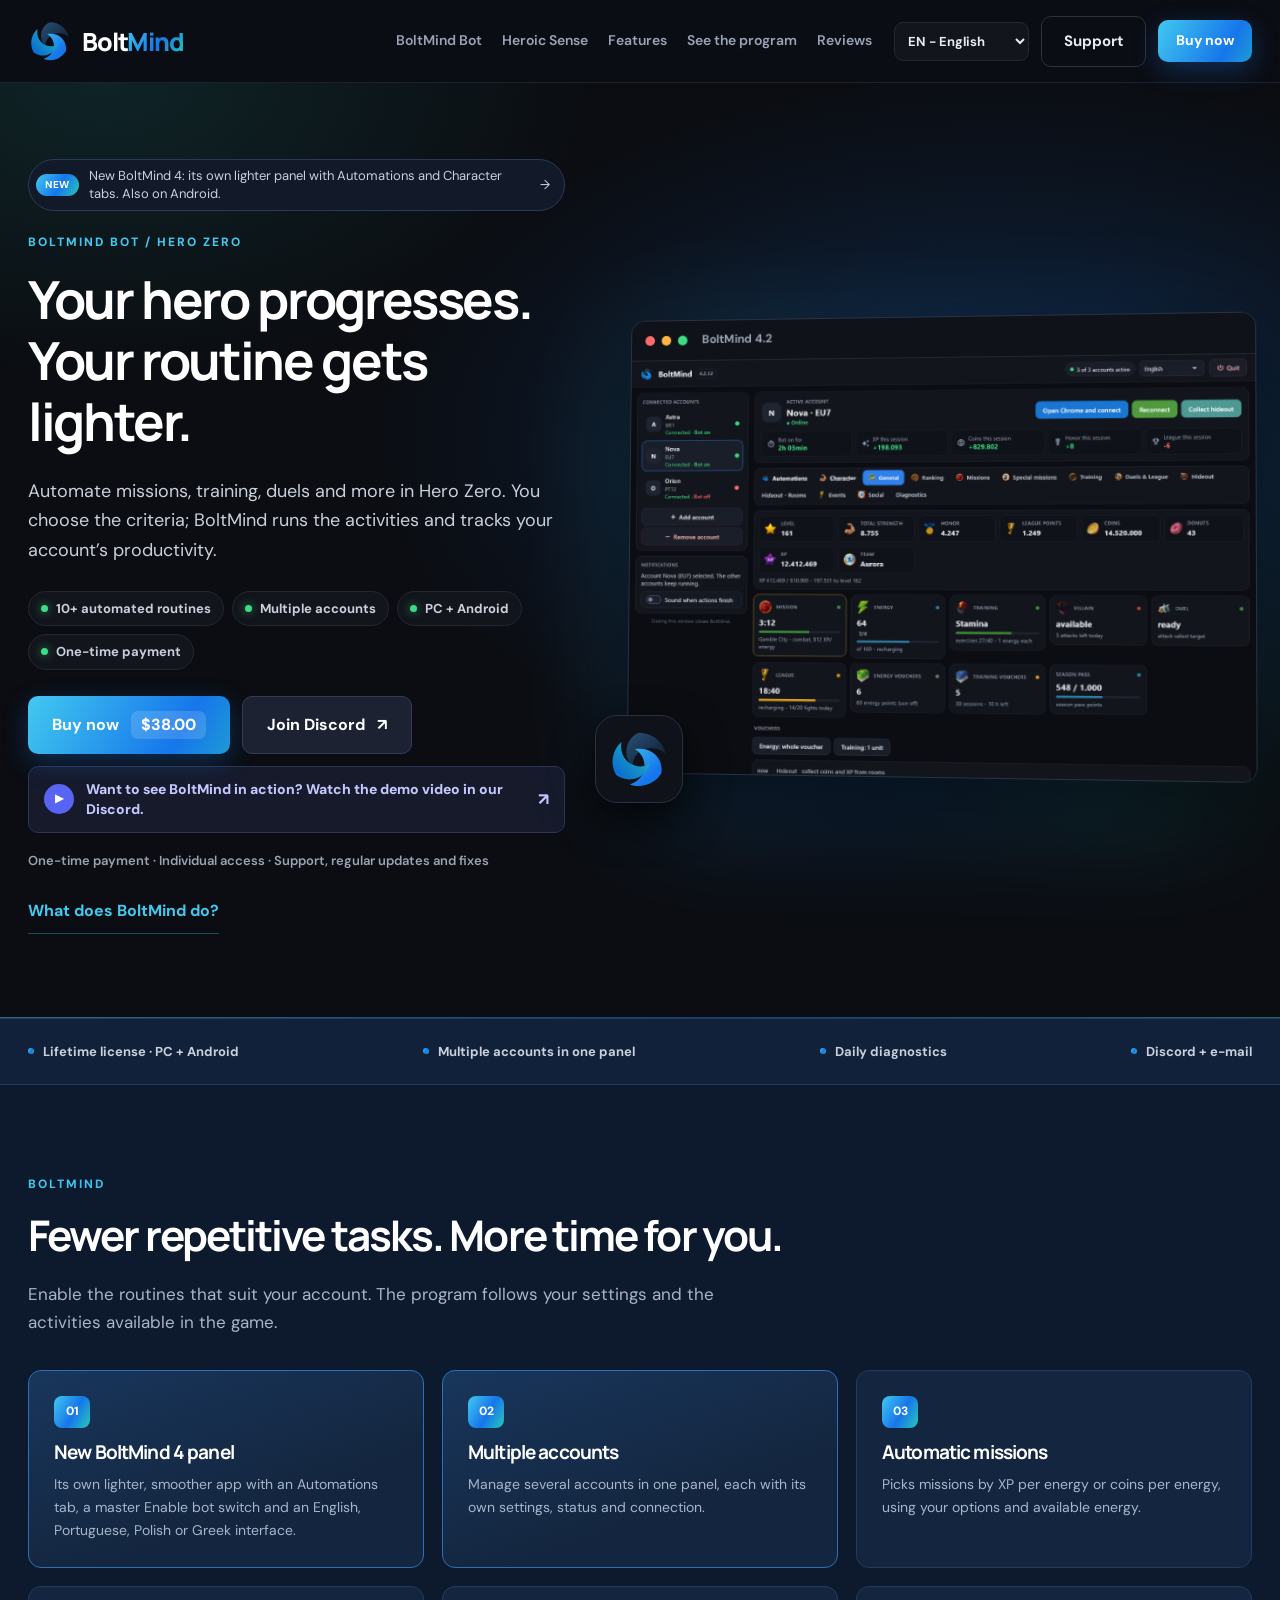
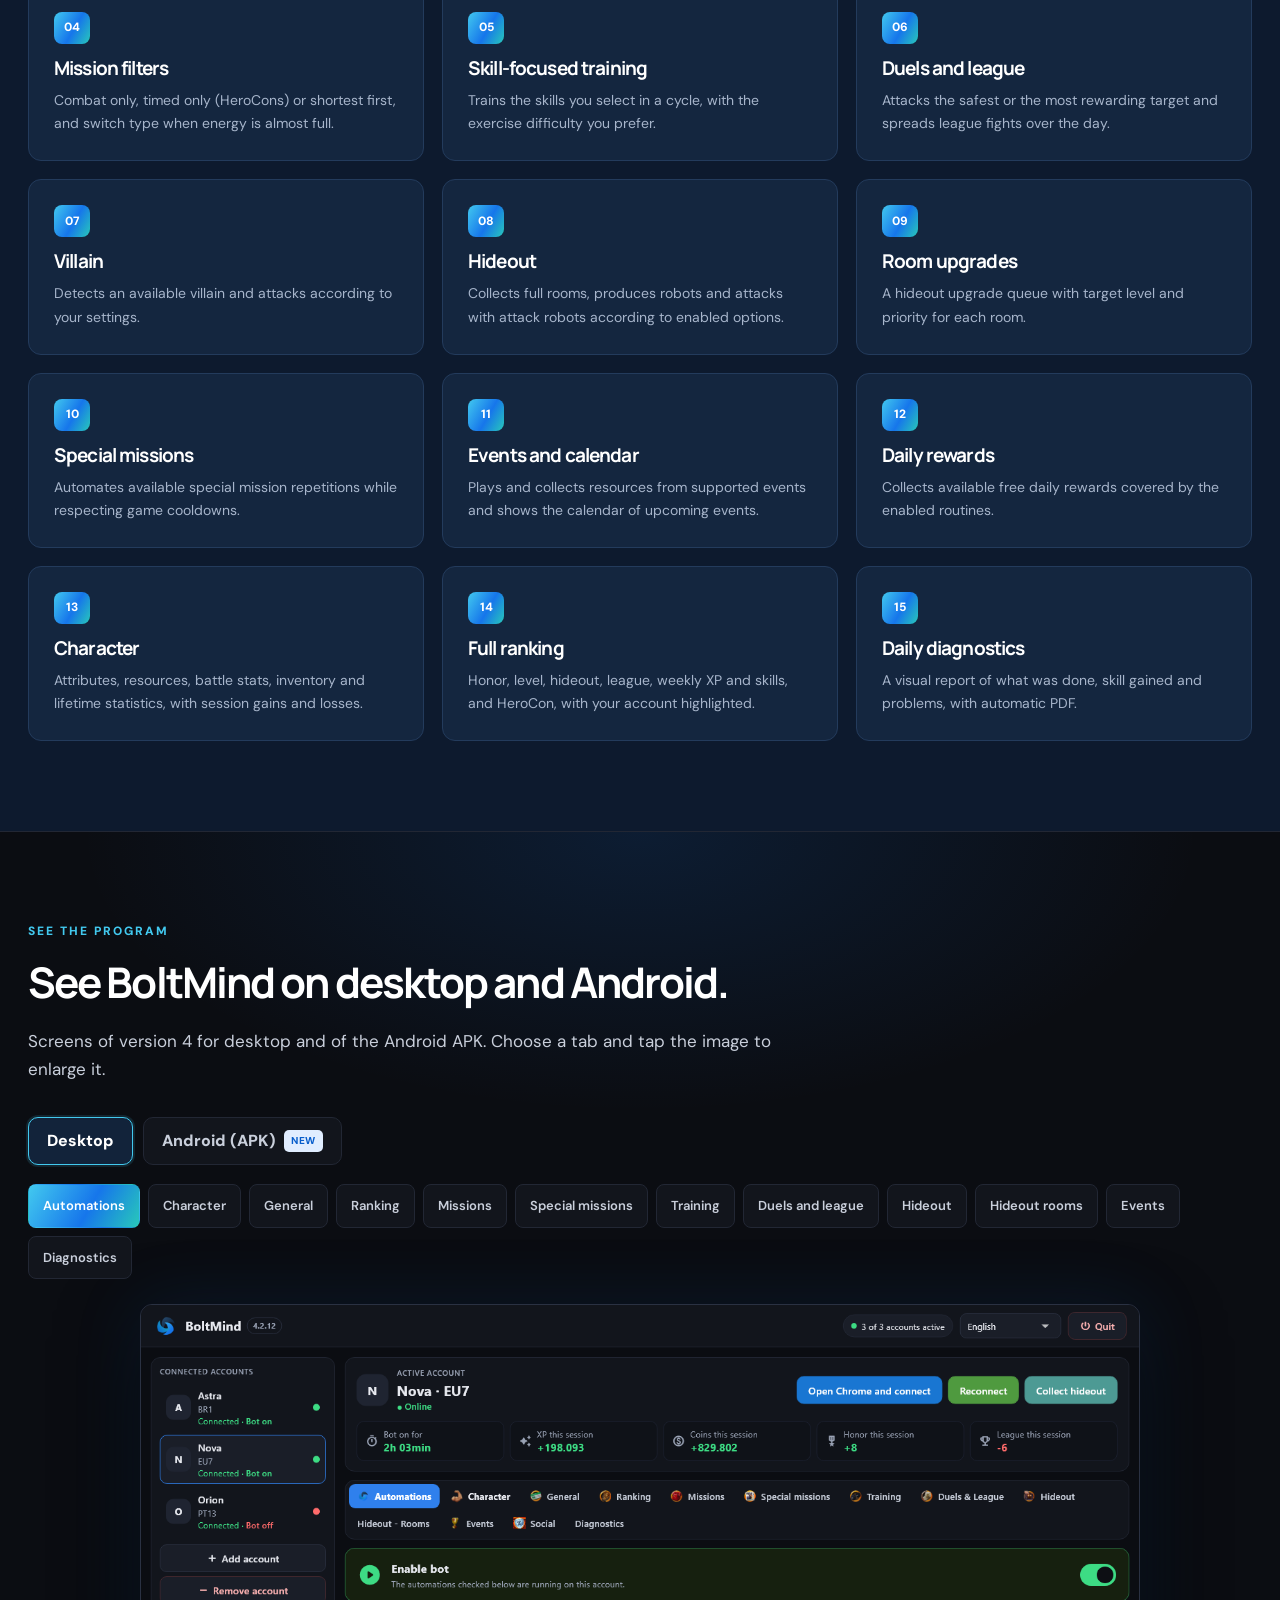
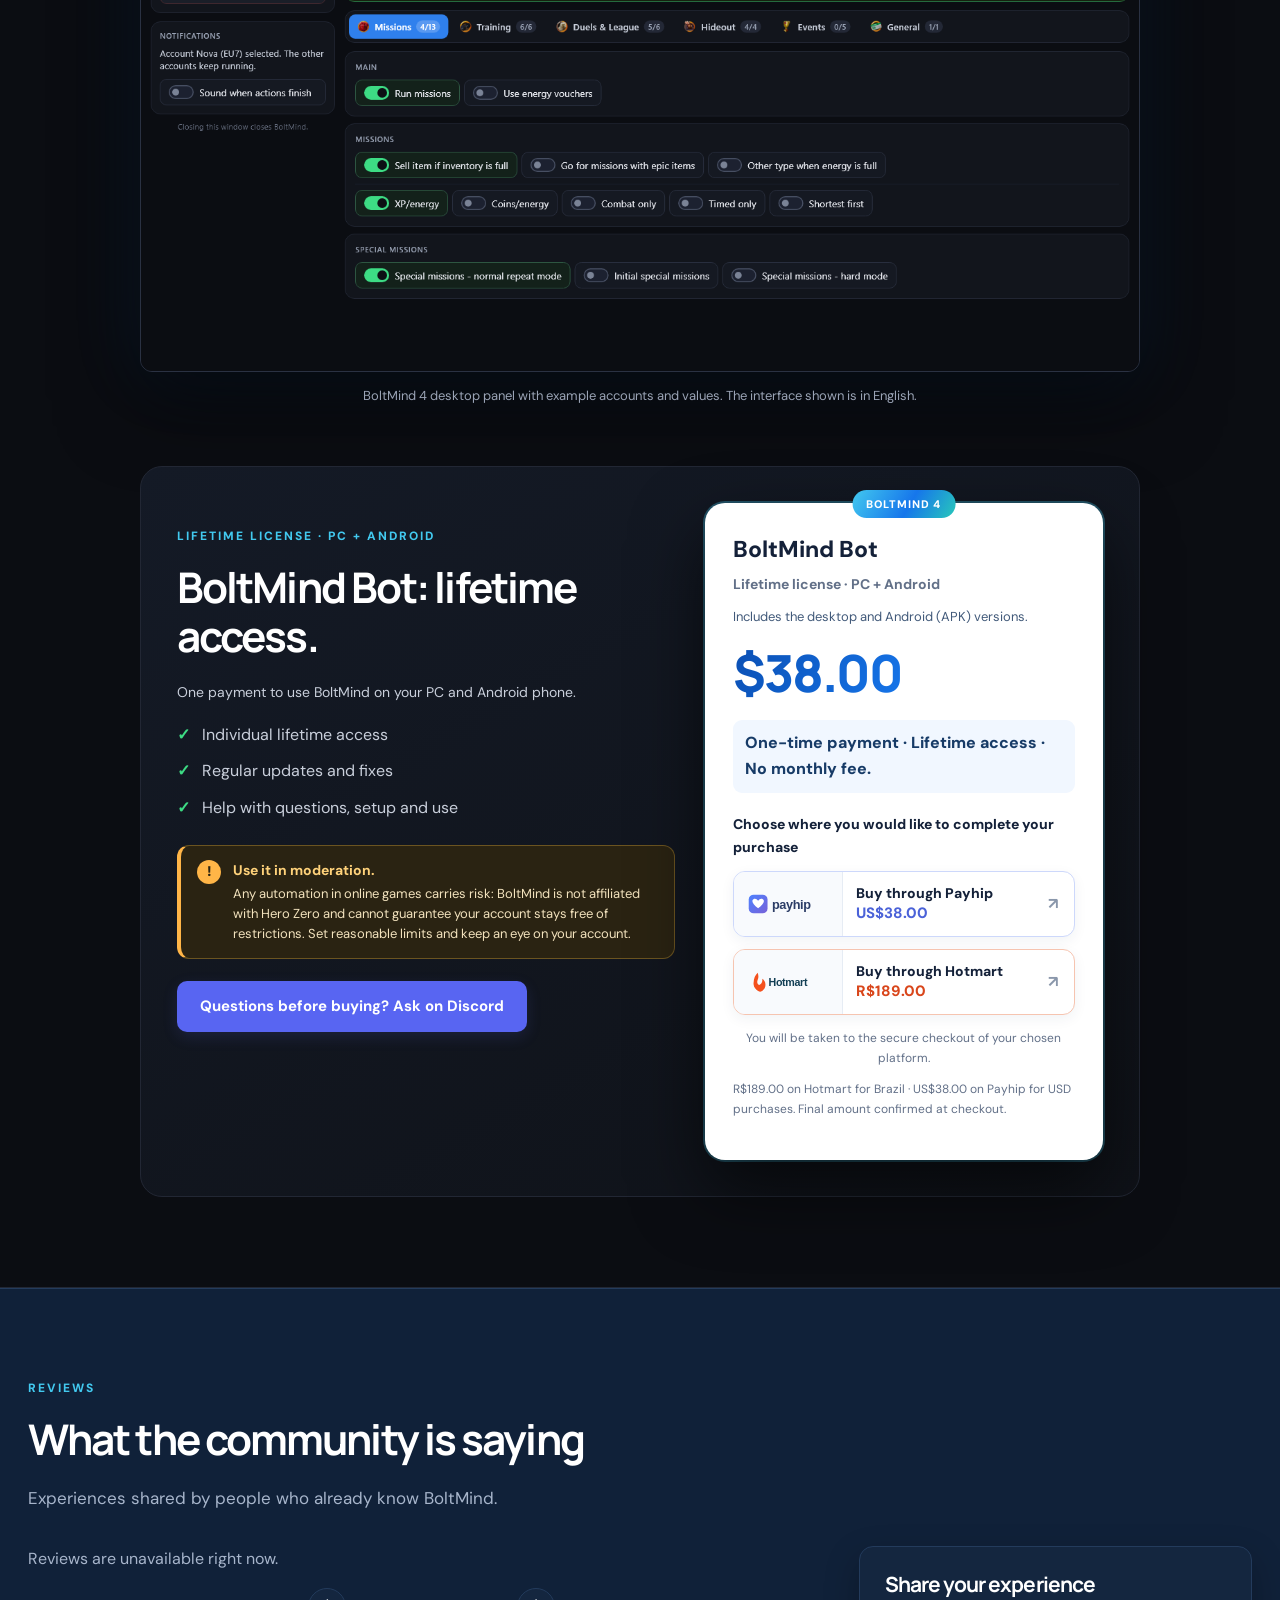
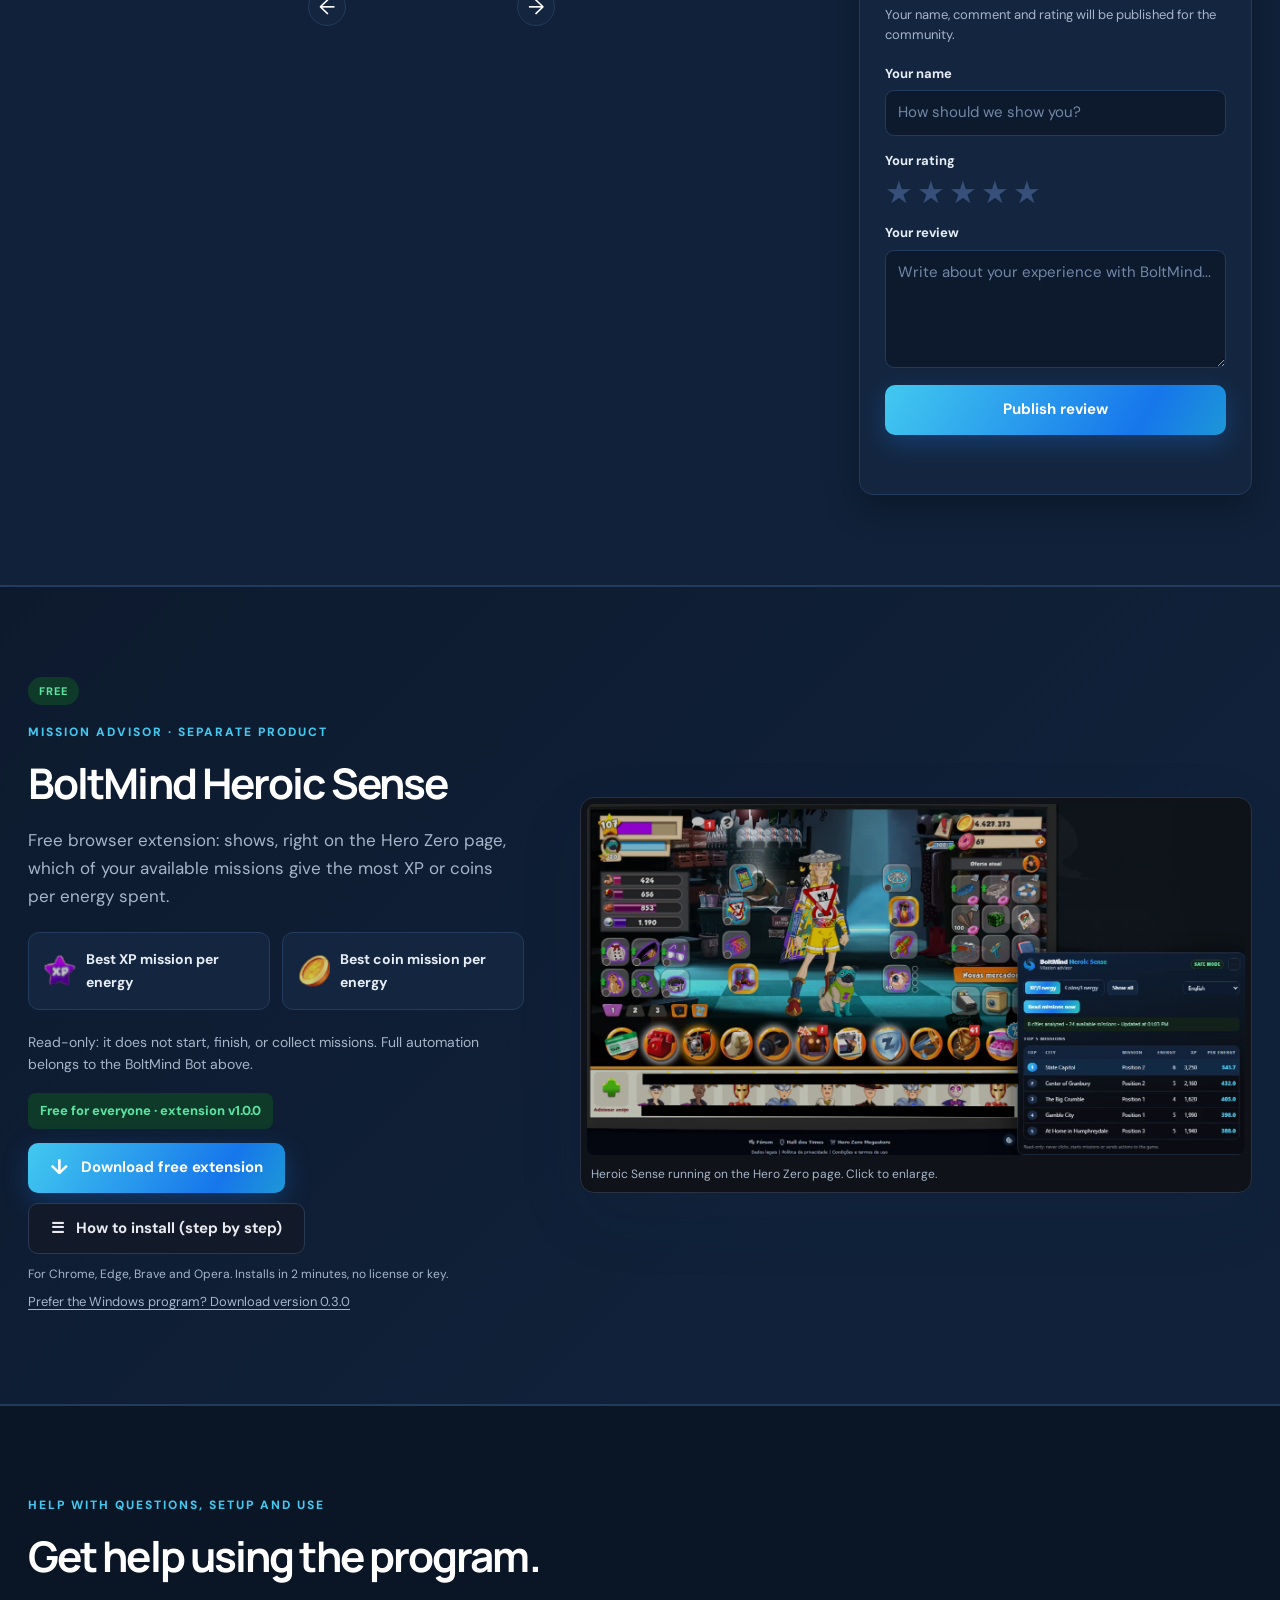
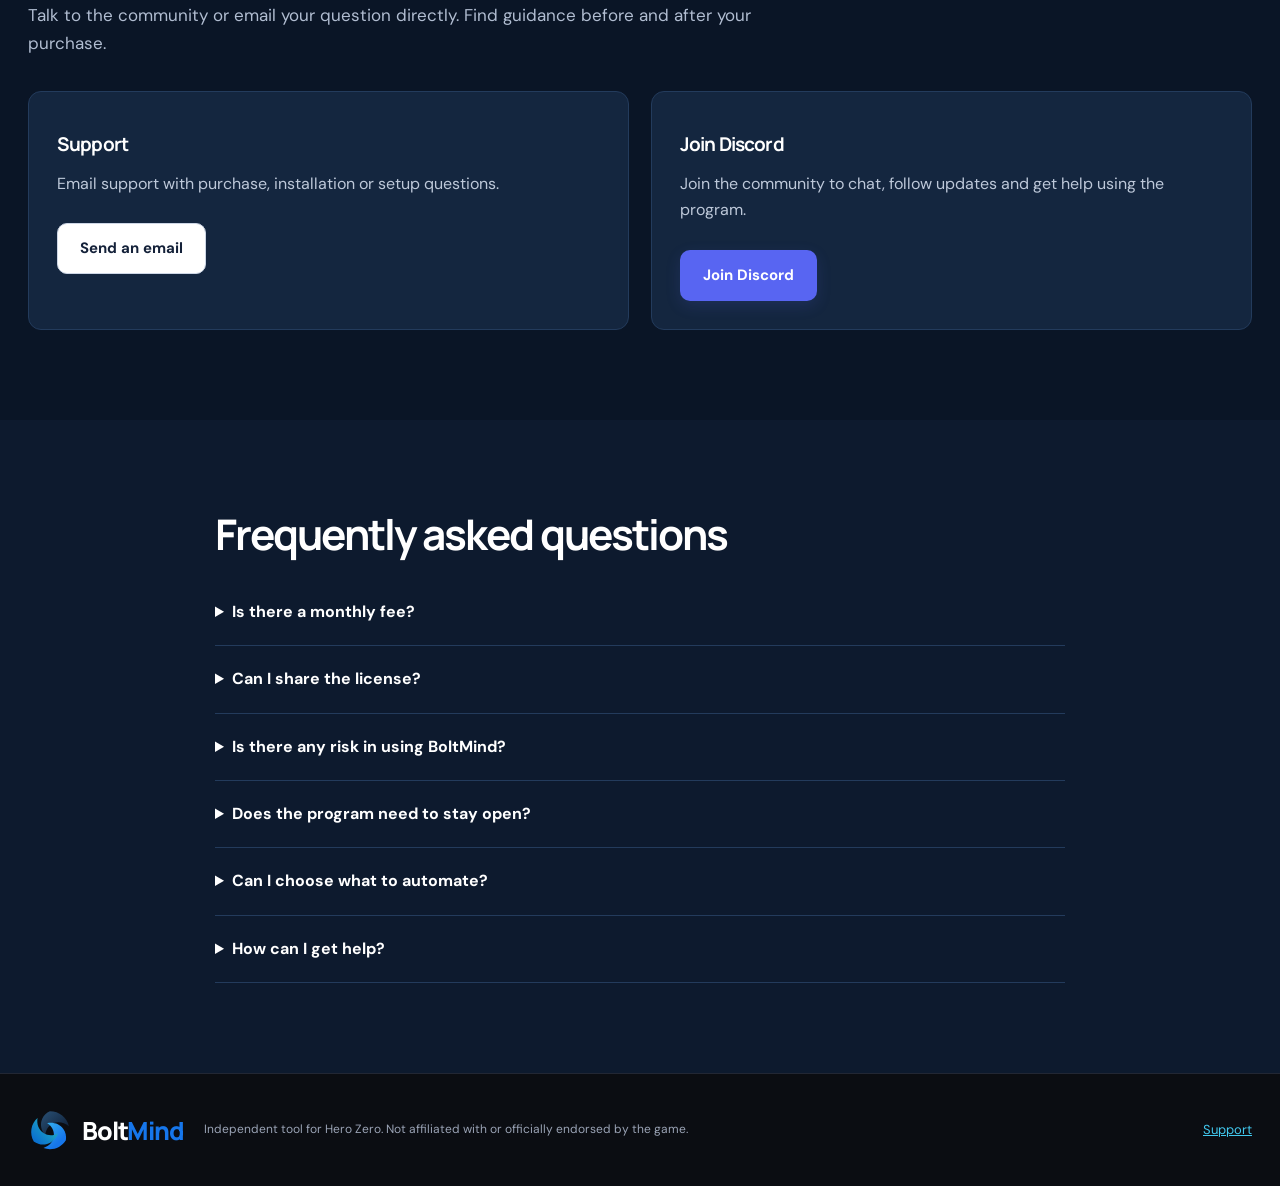
==== index.html @ ac31c9e4 "BoltMind site at its new address boltmind-site.github.io Same content as the previous site (herozero" ====
<!doctype html>
<html lang="en-US"><head><meta charset="utf-8"><meta name="theme-color" content="#0b0d12"><meta name="viewport" content="width=device-width,initial-scale=1"><meta name="description" content="BoltMind Bot automates your Hero Zero routine. BoltMind Heroic Sense is a free mission advisor that ranks missions by XP or coins per energy. Separate products."><title>BoltMind &mdash; Tools for Hero Zero</title><link rel="icon" href="assets/boltmind.svg?v=20260926-brand8" type="image/svg+xml"><link rel="preconnect" href="https://fonts.googleapis.com"><link rel="preconnect" href="https://fonts.gstatic.com" crossorigin><link href="https://fonts.googleapis.com/css2?family=DM+Sans:wght@400;500;600;700&family=Manrope:wght@500;600;700;800&display=swap" rel="stylesheet"><link rel="stylesheet" href="styles.css?v=20261107-sense2"></head>
<body><header class="topbar"><div class="shell nav"><a class="brand" href="#inicio" aria-label="BoltMind"><img src="assets/boltmind.svg?v=20260926-brand8" alt=""><span class="brand-name">Bolt<strong>Mind</strong></span></a><nav class="nav-links"><a href="#inicio" data-t="botNav"></a><a href="#heroic-sense">Heroic Sense</a><a href="#recursos" data-t="features"></a><a href="#programa" data-t="preview"></a><a href="#preco" data-t="lifetime"></a><a href="#avaliacoes" data-t="reviews"></a></nav><div class="nav-actions"><label class="language"><span class="sr-only">Language</span><select id="language"><option value="en" selected>EN - English</option><option value="pt">PT - Portugu&#234;s</option><option value="pl">PL - Polski</option><option value="el">EL - &#917;&#955;&#955;&#951;&#957;&#953;&#954;&#940;</option><option value="de">DE - Deutsch</option><option value="fr">FR - Fran&#231;ais</option></select></label><a class="button button-secondary" href="#suporte" data-t="account"></a><a class="button button-primary nav-buy" href="#preco" data-t="buy"></a></div></div></header>
<main id="inicio"><div class="hero-band"><section class="hero shell"><div class="hero-copy"><a class="hero-pill" href="#programa"><span class="new-badge" data-platform="new"></span><span data-platform="announcement"></span><span aria-hidden="true">&#8594;</span></a><p class="eyebrow" data-t="botEyebrow"></p><h1 data-t="title"></h1><p class="hero-lead" data-t="lead"></p><ul class="hero-chips"><li data-platform="chip1"></li><li data-platform="chip2"></li><li data-platform="chip3"></li><li data-platform="chip4"></li></ul><div class="hero-actions"><a class="button button-primary hero-buy" href="#preco"><span data-t="buy"></span><span class="hero-buy-price price-inline"></span></a><a class="button button-discord" href="https://discord.gg/2xdGbxEz8" target="_blank" rel="noopener"><span data-t="discord"></span><span aria-hidden="true">&#8599;</span></a></div><p class="trust-line" data-t="trust"></p><button class="text-button" id="open-features" data-t="what"></button></div><figure class="hero-product"><div class="hero-window"><div class="hero-window-bar" aria-hidden="true"><i></i><i></i><i></i><span>BoltMind 4.2</span></div><button class="zoom-shot" type="button"><img src="assets/screenshots/desktop/geral.png?v=20261107" alt="BoltMind 4" width="1440" height="960"></button></div><img class="hero-mark" src="assets/boltmind.svg?v=20260926-brand8" alt="" width="88" height="88"></figure></section></div>

<section class="value-strip"><div class="shell"><span data-t="lifetime"></span><span data-t="profiles"></span><span data-t="daily"></span><span>Discord + e-mail</span></div></section>
<section class="section shell" id="recursos"><p class="eyebrow">BOLTMIND</p><h2 data-t="featuresTitle"></h2><p class="section-lead" data-t="featuresLead"></p><div class="feature-grid" id="feature-grid"></div></section>
<section class="section screenshot-section" id="programa"><div class="shell"><p class="eyebrow" data-t="preview"></p><h2 data-t="screensTitle"></h2><p class="section-lead" data-t="shotNote"></p><div class="platform-tabs" id="platform-tabs" aria-label="Plataforma"></div><div class="tab-list" id="screenshot-tabs" role="tablist"></div><button class="gallery-shot zoom-shot" type="button"><img id="gallery-image" src="assets/screenshots/desktop/automacoes.png?v=20261107" alt="" loading="lazy" width="1440" height="960"></button><p class="gallery-caption" id="gallery-caption"></p><div class="price-section gallery-pricing" id="preco"><div><p class="eyebrow" data-t="lifetime"></p><h2 data-t="priceTitle"></h2><p class="section-lead" data-t="priceLead"></p><ul class="benefits"><li data-t="individual"></li><li data-t="updates"></li><li data-t="support"></li></ul><p class="risk-notice" role="note"><span><strong data-platform="riskTitle"></strong><span data-platform="riskNotice"></span></span></p><a class="button button-discord" href="https://discord.gg/2xdGbxEz8" target="_blank" rel="noopener" data-t="ask"></a></div><article class="price-card"><span class="plan-name" data-t="botNav"></span><p class="plan-caption" data-t="lifetime"></p><p class="platform-lifetime" data-platform="platformLifetime"></p><strong id="price-value"></strong><p data-t="onePayment"></p><a class="button button-primary purchase" href="https://pay.hotmart.com/J107735600B?bid=1790177595394" target="_blank" rel="noopener" data-t="buy"></a><p class="payment-note" data-t="payment"></p><p class="conversion-note"></p></article></div></div></section>
<section class="section reviews-section" id="avaliacoes"><div class="shell"><p class="eyebrow" data-t="reviews"></p><h2 data-t="reviewsTitle"></h2><p class="section-lead" data-t="reviewsLead"></p><div class="review-layout"><div class="review-showcase"><div class="review-list" id="review-list" aria-live="polite"><p class="review-state" data-t="reviewsLoading"></p></div><div class="review-controls" id="review-controls" hidden><button type="button" class="review-nav" id="review-prev" aria-label="Previous review">←</button><p id="review-position" aria-live="polite"></p><button type="button" class="review-nav" id="review-next" aria-label="Next review">→</button></div></div><form class="review-form" id="review-form"><h3 id="review-form-title"></h3><p id="review-form-lead"></p><label><span id="review-name-label"></span><input id="review-name" name="name" type="text" required maxlength="80" autocomplete="nickname"></label><fieldset class="review-rating"><legend id="review-rating-label"></legend><div class="review-stars" role="radiogroup"><button type="button" data-rating="1" role="radio" aria-checked="false" aria-label="1 star">★</button><button type="button" data-rating="2" role="radio" aria-checked="false" aria-label="2 stars">★</button><button type="button" data-rating="3" role="radio" aria-checked="false" aria-label="3 stars">★</button><button type="button" data-rating="4" role="radio" aria-checked="false" aria-label="4 stars">★</button><button type="button" data-rating="5" role="radio" aria-checked="false" aria-label="5 stars">★</button></div></fieldset><label><span id="review-comment-label"></span><textarea id="review-comment" name="comment" required minlength="3" maxlength="1500"></textarea></label><button class="button button-primary" type="submit" id="review-submit"></button><p class="review-form-status" id="review-form-status" role="status" aria-live="polite"></p></form></div></div></section>
<section class="section heroic-section" id="heroic-sense" aria-labelledby="heroic-title"><div class="shell"><div class="heroic-layout"><div class="heroic-copy"><p class="heroic-badge" data-t="senseNew"></p><p class="eyebrow" data-t="senseType"></p><h2 id="heroic-title">BoltMind Heroic Sense</h2><p class="section-lead" data-t="senseLead"></p><div class="heroic-criteria"><div><img src="assets/sense-xp.png" alt="" width="32" height="32"><strong data-t="senseXp"></strong></div><div><img src="assets/sense-coins.png" alt="" width="32" height="32"><strong data-t="senseCoins"></strong></div></div><p class="heroic-boundary" data-t="senseBoundary"></p><p class="heroic-free" data-t="senseFreeLabel"></p><div class="heroic-actions"><a class="button button-primary heroic-download" href="downloads/boltmind-heroic-sense-extension-v1.0.0.zip" download="BoltMind Heroic Sense Extension v1.0.0.zip"><span aria-hidden="true">&#8595;</span><span data-t="senseDownload"></span></a><a class="button heroic-tutorial" href="#heroic-sense-instalacao" data-open-tutorial><span aria-hidden="true">&#9776;</span><span data-t="senseTutorial"></span></a></div><p class="heroic-download-note" data-t="senseDownloadNote"></p><a class="heroic-windows" href="downloads/boltmind-heroic-sense-v0.3.0-free.zip" download="BoltMind Heroic Sense v0.3.0 FREE.zip" data-t="senseWindows"></a></div><figure class="heroic-real-shot"><button class="zoom-shot" type="button"><img src="assets/heroic-sense-extension.webp?v=20261107" alt="BoltMind Heroic Sense" loading="lazy" width="1454" height="775"></button><figcaption data-t="senseShotCaption"></figcaption></figure></div></div></section><section class="section support-section" id="suporte"><div class="shell"><p class="eyebrow" data-t="support"></p><h2 data-t="supportTitle"></h2><p class="section-lead" data-t="supportLead"></p><div class="support-cards"><article><h3 data-t="account"></h3><p data-t="accountLead"></p><button type="button" class="button button-secondary" data-open-support data-t="create"></button></article><article><h3 data-t="discord"></h3><p data-t="discordLead"></p><a class="button button-discord" href="https://discord.gg/2xdGbxEz8" target="_blank" rel="noopener" data-t="discord"></a></article></div></div></section>
<section class="section shell faq"><h2 data-t="faq"></h2><div id="faq-list"></div></section></main>
<footer><div class="shell"><a class="brand" href="#inicio" aria-label="BoltMind"><img src="assets/boltmind.svg?v=20260926-brand8" alt=""><span class="brand-name">Bolt<strong>Mind</strong></span></a><p data-t="footer"></p><a href="#suporte" data-t="account"></a></div></footer>
<dialog id="features-dialog"><button class="close-dialog" aria-label="Close" data-close>&times;</button><p class="eyebrow">BOLTMIND / HERO ZERO</p><h2 data-t="what"></h2><div id="feature-details"></div><p data-t="more"></p><a class="button button-secondary checkout-details" id="dialog-checkout-link" href="#preco"></a></dialog>
<dialog id="support-dialog" class="support-dialog"><button class="close-dialog" type="button" aria-label="Close" data-close>&times;</button><p class="eyebrow" data-t="supportFormKicker"></p><h2 data-t="supportFormTitle"></h2><p class="dialog-lead" data-t="supportFormLead"></p><p class="support-status" id="support-status" data-t="supportSent" hidden></p><form action="https://formsubmit.co/blackboltmax@gmail.com" method="POST"><input type="hidden" name="_subject" value="BoltMind - nova mensagem pelo site"><input type="hidden" name="_template" value="table"><input type="hidden" name="_captcha" value="true"><input type="hidden" name="_next" value="https://boltmind-site.github.io/?support=sent#suporte"><input class="honeypot" type="text" name="_honey" tabindex="-1" autocomplete="off"><label><span data-t="supportName"></span><input name="name" type="text" required maxlength="80" autocomplete="name"></label><label><span data-t="supportEmail"></span><input name="email" type="email" required maxlength="160" autocomplete="email"></label><label><span data-t="supportTopic"></span><select name="topic" required><option value="Question" data-t="supportTopicQuestion"></option><option value="Suggestion" data-t="supportTopicSuggestion"></option><option value="Purchase" data-t="supportTopicPurchase"></option></select></label><label><span data-t="supportMessage"></span><textarea name="message" required minlength="10" maxlength="3000" data-ph="supportPlaceholder"></textarea></label><button class="button button-primary button-full" type="submit" data-t="supportSend"></button><small data-t="supportPrivacy"></small></form></dialog>
<dialog id="image-dialog"><button class="close-dialog" aria-label="Close" data-close>&times;</button><img id="zoom-image" alt=""></dialog><script src="i18n-v2.js?v=20261107-v4b"></script><script src="support.js?v=20260925-support1"></script><script src="features.js?v=20261107-v4"></script><script src="faq.js?v=20261107-v4b"></script><script src="reviews.js?v=20260926-final1"></script><script src="platform-copy.js?v=20261107-sense1"></script><script src="sense-tutorial.js?v=20261107-1"></script><script src="app.js?v=20261107-v4b"></script></body></html>
---- styles.css ----
:root{--ink:#142139;--muted:#627088;--line:#dfe6f0;--blue:#1676eb;--purple:#5865f2;--paper:#fff;--shadow:0 24px 70px #18315616}*{box-sizing:border-box}html{scroll-behavior:smooth;scroll-padding-top:95px}body{margin:0;color:var(--ink);background:#fff;font:16px/1.65 'DM Sans',Arial,sans-serif}button,select{font:inherit}a{color:var(--blue)}button,a{touch-action:manipulation}button{cursor:pointer}.shell{width:min(1240px,calc(100% - 56px));margin:auto}.topbar{position:sticky;top:0;z-index:5;background:#fffffff2;backdrop-filter:blur(15px);border-bottom:1px solid var(--line)}.nav{display:flex;align-items:center;min-height:82px;gap:30px}.brand{display:inline-flex;align-items:center;gap:10px;color:var(--ink);font:800 25px Manrope,sans-serif;text-decoration:none;letter-spacing:-1.15px}.brand img{width:44px;height:44px}.brand-name{display:inline-flex;align-items:baseline}.brand-name strong{color:var(--blue);font:inherit}.nav-links{display:flex;gap:24px;margin-left:auto}.nav-links a{color:var(--muted);text-decoration:none;font-size:14px;font-weight:600}.nav-actions{display:flex;align-items:center;gap:12px}.language select{max-width:160px;border:1px solid var(--line);border-radius:9px;background:#fff;padding:9px;font-size:13px;font-weight:700;color:var(--ink)}.button{display:inline-flex;gap:12px;align-items:center;justify-content:center;min-height:50px;padding:14px 22px;border:1px solid transparent;border-radius:10px;font-size:15px;font-weight:700;line-height:1.4;text-decoration:none;transition:background .18s,box-shadow .18s}.button-primary{background:var(--blue);color:#fff;box-shadow:0 5px 15px #1676eb25}.button-primary:hover{background:#095bca;box-shadow:0 7px 24px #1676eb40}.button-discord{background:var(--purple);color:#fff;box-shadow:0 5px 15px #5865f225}.button-discord:hover{background:#4650c5}.button-secondary{border-color:#cdd6e5;color:var(--ink);background:white}.button-secondary:hover{background:#f3f6fb}.hero{display:grid;grid-template-columns:1fr 1fr;gap:54px;align-items:center;padding:90px 0 76px}.eyebrow{margin:0 0 16px;color:var(--blue);font-size:12px;font-weight:800;letter-spacing:2px;text-transform:uppercase}h1,h2,h3{font-family:Manrope,sans-serif;letter-spacing:-.045em;line-height:1.16}h1{font-size:clamp(38px,4.1vw,61px);margin:0;max-width:650px}h2{font-size:clamp(30px,3.3vw,44px);margin:0 0 20px}h3{font-size:19px;margin:13px 0 10px}.hero-lead{font-size:18px;color:var(--muted);margin:25px 0;max-width:610px}.hero-actions{display:flex;flex-wrap:wrap;gap:12px}.trust-line{font-size:13px;font-weight:600;color:#41604f;margin:18px 0 6px}.conversion-note{color:var(--muted);font-size:12px;max-width:530px}.text-button{background:none;border:0;border-bottom:1px solid #1676eb45;padding:8px 0;color:var(--blue);font-weight:700;margin-top:14px}.text-button:hover{border-color:var(--blue)}.product-shot{margin:0;background:#f0f4fa;border:1px solid #dce5f1;border-radius:16px;padding:13px;box-shadow:var(--shadow)}.window-label{display:flex;align-items:center;justify-content:space-between;gap:10px;font-size:11px;font-weight:700;color:#687995;padding:2px 2px 12px}.window-dots{font-size:12px;color:#a4b2c9;letter-spacing:3px}.zoom-shot{display:block;width:100%;padding:0;background:transparent;border:0;cursor:zoom-in}.zoom-shot img{display:block;width:100%;height:auto;border-radius:6px}.product-shot figcaption{font-size:11px;line-height:1.5;color:var(--muted);padding:12px 4px 0}.value-strip{border-top:1px solid var(--line);border-bottom:1px solid var(--line);background:#f8faff}.value-strip .shell{display:flex;gap:20px;justify-content:space-between;padding:22px 0;font-size:13px;font-weight:700;color:#5b6a82}.section{padding:90px 0}.section-lead{color:var(--muted);max-width:760px;font-size:17px;margin:0 0 34px}.feature-grid{display:grid;grid-template-columns:repeat(3,1fr);gap:18px}.feature{padding:25px;border:1px solid var(--line);border-radius:13px;background:white}.feature-number{display:inline-flex;background:#edf4ff;color:#1470d8;border-radius:8px;min-width:36px;height:32px;align-items:center;justify-content:center;font-size:12px;font-weight:800}.feature p{margin:0;color:var(--muted);font-size:14px}.screenshot-section{background:#f6f8fc;border-block:1px solid var(--line)}.tab-list{display:flex;gap:8px;flex-wrap:wrap;margin-bottom:25px}.tab-list button{background:white;color:#52627c;border:1px solid var(--line);border-radius:8px;padding:10px 14px;font-size:13px;font-weight:600}.tab-list [aria-selected=true]{background:var(--ink);color:white;border-color:var(--ink)}.gallery-shot{max-width:900px;margin:auto;border:1px solid #d1dbe9;border-radius:12px;padding:10px;background:white;box-shadow:var(--shadow)}.price-section{display:grid;grid-template-columns:1fr .8fr;gap:100px;align-items:center}.benefits{list-style:none;padding:0;margin:25px 0}.benefits li{margin:10px 0;color:#475972}.benefits li:before{content:'\2713';color:#16865d;font-weight:700;margin-right:12px}.price-card{padding:36px;border:1px solid #b8d6ff;border-radius:20px;background:linear-gradient(145deg,#f3f8ff,#fff);box-shadow:var(--shadow)}.plan-name{font-weight:800;font-size:23px}.plan-caption{color:var(--blue);margin:4px 0 22px;font-size:14px;font-weight:700}#price-value{display:block;font:800 clamp(38px,4vw,55px)/1.2 Manrope,sans-serif;letter-spacing:-2px}.price-card>p{color:var(--muted)}.price-card .purchase{width:100%;margin:12px 0}.price-card .payment-note{font-size:12px;text-align:center}.support-section{background:#111e35;color:white}.support-section .eyebrow{color:#7bbcff}.support-section .section-lead{color:#b1bdd1}.support-cards{display:grid;grid-template-columns:1fr 1fr;gap:22px}.support-cards article{padding:28px;border:1px solid #344259;background:#1b2a43;border-radius:13px}.support-cards p{color:#bdc8d9;max-width:500px}.support-cards .button{margin-top:10px}.faq{max-width:850px}.faq details{border-bottom:1px solid var(--line);padding:20px 0}.faq summary{font-weight:700;cursor:pointer}.faq details p{color:var(--muted)}footer{border-top:1px solid var(--line);padding:34px 0;background:#f9fbfe}footer .shell{display:flex;align-items:center;flex-wrap:wrap;gap:20px}footer p{flex:1;min-width:200px;color:var(--muted);font-size:12px}footer a:not(.brand){font-size:13px}dialog{border:1px solid var(--line);border-radius:18px;padding:40px;width:min(950px,calc(100% - 30px));max-height:88vh;overflow:auto;color:var(--ink)}dialog::backdrop{background:#091326b8;backdrop-filter:blur(5px)}.close-dialog{position:sticky;top:0;display:block;margin:-18px -16px 0 auto;z-index:1;border:1px solid var(--line);background:white;color:var(--ink);border-radius:50%;width:36px;height:36px;font-size:24px;line-height:1}#feature-details{display:grid;grid-template-columns:1fr 1fr;gap:12px}#features-dialog h2{margin-top:16px}#image-dialog{width:min(1300px,calc(100% - 24px));padding:16px;background:#fff}#image-dialog .close-dialog{margin:0 0 12px auto}#zoom-image{width:100%;height:auto;display:block}.sr-only{position:absolute;width:1px;height:1px;padding:0;margin:-1px;overflow:hidden;clip:rect(0,0,0,0);white-space:nowrap;border:0}:focus-visible{outline:3px solid #ffae37;outline-offset:4px}@media(max-width:1000px){.nav-links{display:none}.nav-actions{margin-left:auto}.hero{gap:28px;padding-top:60px}.hero-actions{flex-direction:column}.feature-grid{grid-template-columns:repeat(2,1fr)}.price-section{gap:40px}}@media(max-width:720px){.shell{width:calc(100% - 32px)}.nav{min-height:72px;gap:10px}.brand{font-size:21px}.brand img{width:35px;height:35px}.nav-actions>.button{display:none}.language select{max-width:145px;padding:9px 5px}.hero{grid-template-columns:1fr;padding:52px 0;gap:36px}h1{font-size:43px}.hero-actions{flex-direction:column}.hero-actions .button{width:100%;min-height:54px}.value-strip .shell{display:grid;grid-template-columns:1fr 1fr;font-size:11px;gap:14px}.section{padding:60px 0}.feature-grid,.price-section,.support-cards{grid-template-columns:1fr}.price-section{gap:24px}.price-card{padding:26px}.tab-list{gap:6px}.tab-list button{font-size:12px;padding:8px 10px}#feature-details{grid-template-columns:1fr}dialog{padding:28px 20px}.close-dialog{margin:-12px -7px 0 auto}.feature{padding:22px}footer .shell{align-items:flex-start;flex-direction:column;gap:12px}footer p{margin:0}}@media(prefers-reduced-motion:reduce){html{scroll-behavior:auto}.button{transition:none}}
.support-dialog{width:min(610px,calc(100% - 30px));background:#fff}.support-dialog h2{margin:0 0 10px}.support-dialog .dialog-lead{margin:0 0 24px;color:var(--muted)}.support-dialog form{display:grid;gap:15px}.support-dialog label{display:grid;gap:6px;color:#344054;font-size:13px;font-weight:700}.support-dialog input,.support-dialog select,.support-dialog textarea{width:100%;border:1px solid #cfd8e6;border-radius:9px;background:#fff;color:var(--ink);padding:12px 13px;font:400 15px/1.45 'DM Sans',Arial,sans-serif}.support-dialog textarea{min-height:135px;resize:vertical}.support-dialog input:focus,.support-dialog select:focus,.support-dialog textarea:focus{outline:3px solid #d9eaff;border-color:var(--blue)}.button-full{width:100%}.support-dialog small{color:var(--muted);line-height:1.45}.honeypot{position:absolute!important;left:-10000px!important;width:1px!important;height:1px!important;overflow:hidden!important}
.support-status{margin:0 0 18px;padding:12px 14px;border:1px solid #a6e1c4;border-radius:9px;background:#ecfdf3;color:#067647;font-size:14px;font-weight:700}

.reviews-section{background:#f6f8fc;border-block:1px solid var(--line)}.review-list{display:grid;grid-template-columns:repeat(3,1fr);gap:16px}.review-card{min-height:174px;padding:23px;border:1px solid #dce5f1;border-radius:14px;background:#fff;box-shadow:0 12px 30px #1831560a}.review-card-head{display:flex;align-items:center;justify-content:space-between;gap:12px}.review-card strong{font-family:Manrope,sans-serif;font-size:15px}.review-stars-display{color:#e99b21;font-size:16px;letter-spacing:1px;white-space:nowrap}.review-card p{margin:16px 0 0;color:#52627c;font-size:14px;line-height:1.65}.review-state{grid-column:1/-1;margin:0;color:var(--muted)}@media(max-width:1000px){.review-list{grid-template-columns:repeat(2,1fr)}}@media(max-width:720px){.review-list{grid-template-columns:1fr}.review-card{min-height:0}}
.review-layout{display:grid;grid-template-columns:minmax(0,1.6fr) minmax(290px,.78fr);gap:24px;align-items:start}.review-form{position:sticky;top:104px;display:grid;gap:14px;padding:25px;border:1px solid #d6e2f0;border-radius:14px;background:#fff;box-shadow:0 14px 34px #1831560d}.review-form h3{margin:0;font-size:21px}.review-form>p{margin:-5px 0 3px;color:var(--muted);font-size:13px;line-height:1.55}.review-form label{display:grid;gap:6px;color:#344054;font-size:13px;font-weight:700}.review-form input,.review-form textarea{width:100%;border:1px solid #cfd8e6;border-radius:9px;background:#fff;color:var(--ink);padding:11px 12px;font:400 15px/1.45 'DM Sans',Arial,sans-serif}.review-form textarea{min-height:118px;resize:vertical}.review-form input:focus,.review-form textarea:focus{outline:3px solid #d9eaff;border-color:var(--blue)}.review-rating{margin:0;padding:0;border:0}.review-rating legend{padding:0;color:#344054;font-size:13px;font-weight:700}.review-stars{display:flex;gap:4px;margin-top:6px}.review-stars button{padding:0;border:0;background:transparent;color:#cbd5e1;font-size:31px;line-height:1;cursor:pointer;transition:color .15s,transform .15s}.review-stars button:hover,.review-stars button.active{color:#f3a31b;transform:translateY(-1px)}.review-form .button{width:100%;margin-top:3px}.review-form-status{min-height:20px!important;margin:0!important;font-size:13px!important;font-weight:700}.review-form-status.error{color:#b42318}.review-form-status.success{color:#087443}@media(max-width:1000px){.review-layout{grid-template-columns:1fr}.review-form{position:static}.review-list{grid-template-columns:repeat(2,1fr)}}@media(max-width:720px){.review-list{grid-template-columns:1fr}}
.review-showcase{min-width:0}.review-showcase .review-list{display:block}.review-showcase .review-card{min-height:250px;animation:reviewEnter .32s ease both}.review-controls{display:flex;align-items:center;justify-content:center;gap:13px;margin:16px 0 0}.review-controls p{min-width:145px;margin:0;text-align:center;color:#627088;font-size:13px;font-weight:700}.review-nav{display:grid;place-items:center;width:38px;height:38px;padding:0;border:1px solid #cad8ea;border-radius:50%;background:#fff;color:#1676eb;font-size:21px;line-height:1;transition:background .16s,color .16s,transform .16s}.review-nav:hover{background:#1676eb;color:#fff;transform:translateY(-1px)}@keyframes reviewEnter{from{opacity:0;transform:translateY(7px)}to{opacity:1;transform:translateY(0)}}@media(max-width:720px){.review-showcase .review-card{min-height:0}.review-controls p{min-width:126px}}@media(prefers-reduced-motion:reduce){.review-showcase .review-card{animation:none}}
.hero-assurance{display:flex;gap:12px;align-items:flex-start;max-width:590px;margin:19px 0 2px;padding:14px 16px;border:1px solid #bfe2fb;border-radius:12px;background:linear-gradient(110deg,#f1f8ff,#f9fcff)}.assurance-icon{display:grid;place-items:center;flex:0 0 28px;width:28px;height:28px;margin-top:1px;border-radius:50%;background:#1676eb;color:#fff;font-size:16px;font-weight:800;box-shadow:0 4px 10px #1676eb35}.hero-assurance strong{display:block;font:800 14px/1.35 Manrope,sans-serif;color:#142139}.hero-assurance p{margin:4px 0 0;color:#52627c;font-size:13px;line-height:1.55}@media(max-width:720px){.hero-assurance{padding:14px}.hero-assurance strong{font-size:13px}}
.brand-stage{position:relative;isolation:isolate;display:grid;place-items:center;min-height:500px;margin:0;overflow:hidden;border:1px solid #dce5f1;border-radius:20px;background:radial-gradient(circle at 50% 50%,#fff 0 23%,#f2f7ff 56%,#eaf2ff 100%);box-shadow:var(--shadow)}.brand-stage:before,.brand-stage:after{position:absolute;z-index:-1;border:1px solid #bcd8fa;border-radius:50%;content:""}.brand-stage:before{width:390px;height:390px}.brand-stage:after{width:570px;height:570px;border-color:#d6e7fc}.brand-stage-ring{position:absolute;width:260px;height:260px;border:1px dashed #a8cdf8;border-radius:50%}.brand-stage img{width:min(43vw,205px);height:auto;filter:drop-shadow(0 17px 22px #155cc135)}.brand-stage figcaption{display:flex;align-items:baseline;margin-top:19px;color:#142139;font:800 clamp(34px,4vw,49px)/1 Manrope,sans-serif;letter-spacing:-2.7px}.brand-stage figcaption strong{color:#1676eb;font:inherit}@media(max-width:1000px){.brand-stage{min-height:390px}.brand-stage:before{width:310px;height:310px}.brand-stage:after{width:440px;height:440px}.brand-stage-ring{width:210px;height:210px}.brand-stage img{width:160px}}@media(max-width:720px){.brand-stage{min-height:320px}.brand-stage img{width:138px}.brand-stage figcaption{font-size:38px}.brand-stage:after{width:370px;height:370px}}
/* Final layout for the brand presentation and compact navigation. */
.brand-stage{display:flex;flex-direction:column;justify-content:center;align-items:center;gap:20px;padding:40px 24px}.brand-stage figcaption{margin:0;position:relative}.brand-stage-ring{pointer-events:none;top:50%;left:50%;transform:translate(-50%,-50%);z-index:-1}.brand-stage:before,.brand-stage:after{top:50%;left:50%;transform:translate(-50%,-50%)}
.review-card{min-width:0;overflow-wrap:anywhere}.review-card-head{flex-wrap:wrap}
@media(max-width:1100px){.nav{flex-wrap:wrap;padding-block:12px;gap:12px}.nav-links{display:flex;order:3;width:100%;margin:0;gap:20px;overflow-x:auto;padding:4px 0}.nav-links a{white-space:nowrap;flex-shrink:0}.nav-actions{margin-left:auto}}

/* Open, animated hero mark inspired by circular motion. */
.hero{position:relative}.hero:before{position:absolute;inset:18px -8vw;z-index:-2;content:"";background-image:radial-gradient(circle,#7bc9f0 0 2px,transparent 2.5px),radial-gradient(circle,#bddff4 0 1.5px,transparent 2px);background-position:8% 18%,83% 26%;background-size:190px 170px,145px 130px;opacity:.34;mask-image:linear-gradient(90deg,transparent,#000 16%,#000 84%,transparent)}
.hero-assurance{gap:0;border-color:#d5e2ef;border-left:3px solid #1676eb;background:#f8fbff;box-shadow:0 10px 28px #1732570a}.assurance-icon{display:none!important}
.brand-stage{position:relative;display:grid;place-items:center;min-height:500px;padding:20px;overflow:visible;border:0;border-radius:0;background:none;box-shadow:none}.brand-stage:before,.brand-stage:after{top:50%;left:50%;z-index:-1;content:"";border-radius:50%;transform:translate(-50%,-50%)}.brand-stage:before{width:390px;height:390px;border:1px solid #8fc8ee80;animation:orbitDrift 13s linear infinite}.brand-stage:after{width:315px;height:315px;border:1px dashed #8fbfe270;animation:orbitDriftReverse 10s linear infinite}.brand-stage img{position:relative;z-index:2;width:min(31vw,260px);height:auto;filter:drop-shadow(0 24px 30px #0e53992c);animation:brandFloat 5.4s ease-in-out infinite}.brand-orbit{position:absolute;top:50%;left:50%;z-index:0;border:1px solid #83c5ec60;border-radius:50%;transform:translate(-50%,-50%) rotate(-17deg)}.orbit-one{width:440px;height:190px;animation:orbitTilt 15s linear infinite}.orbit-two{width:220px;height:430px;transform:translate(-50%,-50%) rotate(63deg);animation:orbitTiltReverse 18s linear infinite}.brand-spark{position:absolute;width:7px;height:7px;border-radius:2px;background:#56c5ec;box-shadow:0 0 18px #56c5ec75;animation:sparkFloat 4.8s ease-in-out infinite}.spark-one{top:19%;right:16%}.spark-two{bottom:21%;left:12%;width:5px;height:5px;animation-delay:-1.7s}.spark-three{top:31%;left:8%;width:4px;height:4px;animation-delay:-3.2s}
@keyframes brandFloat{0%,100%{transform:translateY(0) rotate(-1deg)}50%{transform:translateY(-16px) rotate(1.5deg)}}@keyframes orbitDrift{to{transform:translate(-50%,-50%) rotate(360deg)}}@keyframes orbitDriftReverse{to{transform:translate(-50%,-50%) rotate(-360deg)}}@keyframes orbitTilt{to{transform:translate(-50%,-50%) rotate(343deg)}}@keyframes orbitTiltReverse{to{transform:translate(-50%,-50%) rotate(-297deg)}}@keyframes sparkFloat{0%,100%{transform:translateY(0);opacity:.35}50%{transform:translateY(-18px);opacity:1}}
@media(max-width:1000px){.brand-stage{min-height:390px}.brand-stage img{width:200px}.brand-stage:before{width:310px;height:310px}.brand-stage:after{width:245px;height:245px}.orbit-one{width:350px}.orbit-two{height:340px}}
@media(max-width:720px){.brand-stage{min-height:330px}.brand-stage img{width:170px}.brand-stage:before{width:270px;height:270px}.brand-stage:after{width:210px;height:210px}.orbit-one{width:300px;height:140px}.orbit-two{width:150px;height:300px}}
@media(prefers-reduced-motion:reduce){.brand-stage img,.brand-stage:before,.brand-stage:after,.brand-orbit,.brand-spark{animation:none}}

/* Clear checkout choices, each linked directly to its own platform. */
.checkout-link{min-height:52px;padding:10px 15px;border:1px solid #cdd8e6;background:#fff;color:#142139;box-shadow:0 5px 15px #18315610}.checkout-link:hover{background:#f7faff;box-shadow:0 8px 22px #1831561b}.checkout-link img{display:block;width:auto;height:25px;max-width:104px}.checkout-link-text{font-size:14px;white-space:nowrap}.checkout-arrow{margin-left:1px;color:#607088;font-size:15px}.checkout-hotmart{border-color:#f7b59d}.checkout-hotmart:hover{background:#fff8f5}.checkout-payhip{border-color:#c9d6ff}.checkout-payhip:hover{background:#f7f9ff}.hero-actions{display:grid;grid-template-columns:repeat(2,minmax(0,1fr));gap:12px;max-width:592px}.hero-actions .checkout-link{width:100%;min-width:0}.hero-actions .button-discord{grid-column:1/-1;width:calc(50% - 6px);justify-self:center}.price-card .checkout-choice{display:grid;gap:10px;margin:20px 0 12px}.checkout-heading{margin:0!important;color:#142139!important;font-weight:800;font-size:14px;text-align:left}.price-card .checkout-link{width:100%;justify-content:flex-start}.price-card .checkout-arrow{margin-left:auto}.price-card .payment-note{margin-top:14px}.checkout-details{margin-top:8px}.checkout-details:hover{color:#095bca}@media(max-width:720px){.hero-actions{grid-template-columns:1fr}.hero-actions .button-discord{grid-column:auto;width:100%;justify-self:stretch}.checkout-link{justify-content:flex-start}.checkout-link .checkout-arrow{margin-left:auto}}

/* Current desktop and Android product previews. */
.android-announcement{display:flex;align-items:center;gap:10px;max-width:590px;margin:20px 0 8px;padding:14px 16px;border:1px solid #b7d5ff;border-radius:12px;background:#edf5ff;color:#173965;text-decoration:none;font-size:13px;line-height:1.45}
.android-announcement strong{font-weight:700}.android-announcement>span:last-child{margin-left:auto;font-size:19px}
.new-badge{display:inline-flex;align-items:center;justify-content:center;flex:none;padding:3px 7px;border-radius:5px;background:#e0edff;color:#075dcb;font-size:10px;font-weight:800;letter-spacing:.06em}
.android-announcement .new-badge{background:#1676eb;color:white}
.platform-tabs{display:flex;flex-wrap:wrap;gap:10px;margin:0 0 19px}
.platform-tabs button{display:inline-flex;align-items:center;gap:8px;min-height:48px;padding:10px 18px;border:1px solid #cdd9e9;border-radius:10px;background:#fff;color:#39516f;font-weight:800}
.platform-tabs button[aria-pressed=true]{border-color:#1676eb;background:#eaf3ff;color:#0d5fc7;box-shadow:0 0 0 2px #1676eb1c}
.platform-tabs button:hover{border-color:#1676eb}
.gallery-caption{max-width:900px;margin:13px auto 0;color:var(--muted);font-size:13px;text-align:center}
.platform-lifetime{margin:-12px 0 15px!important;font-size:13px;color:#425a7a!important}
.checkout-link{gap:8px;padding:9px 11px}
.checkout-link img{height:22px;max-width:78px;flex:none}
.checkout-link-copy{display:flex;flex:1;flex-direction:column;min-width:0;line-height:1.25}
.checkout-link .checkout-link-text{font-size:12px;white-space:normal}
.checkout-link .checkout-price{color:#355274;font-size:12px;font-weight:800;white-space:nowrap}
.checkout-link .checkout-arrow{margin-left:0;flex:none}
.price-card .checkout-link .checkout-arrow{margin-left:0}
.trust-line{max-width:592px;margin:16px 0 8px;padding:12px 15px;border:1px solid #c8def8;border-left:4px solid var(--blue);border-radius:10px;background:#f1f7ff;color:#173b67;font-size:14px;font-weight:750;line-height:1.5}
.price-card [data-t="onePayment"]{padding:10px 12px;border-radius:9px;background:#f1f7ff;color:#173b67;font-weight:800}
.discord-video-link{display:flex;align-items:center;gap:12px;max-width:592px;margin:12px 0 0;padding:12px 15px;border:1px solid #b8bdfd;border-radius:10px;background:#f0f1ff;color:#353eaa;font-size:14px;font-weight:800;line-height:1.45;text-decoration:none;box-shadow:0 5px 14px #5865f218}
.discord-video-link:before{content:'▶';display:grid;place-items:center;flex:none;width:30px;height:30px;border-radius:50%;background:#5865f2;color:white;font-size:11px}
.discord-video-link:after{content:'↗';margin-left:auto;flex:none;font-size:17px}
.discord-video-link:hover{background:#e5e8ff;border-color:#737cf5}
@media(max-width:720px){.android-announcement{align-items:flex-start}.platform-tabs{display:grid;grid-template-columns:1fr 1fr}.platform-tabs button{justify-content:center;padding:9px}.gallery-shot{padding:5px}.checkout-link img{height:25px;max-width:104px}.checkout-link .checkout-link-text{font-size:14px}}

/* Heroic Sense: free mission advisor and direct download. */
.heroic-section{background:linear-gradient(135deg,#f3f7fd,#fff 68%);border-block:1px solid var(--line)}
.heroic-layout{display:grid;grid-template-columns:minmax(0,.95fr) minmax(0,1.05fr);gap:56px;align-items:center}
.heroic-copy{min-width:0}.heroic-copy h2{margin:0 0 18px}.heroic-copy .section-lead{margin:0 0 20px}
.heroic-badge{display:inline-flex;margin:0 0 18px;padding:5px 11px;border-radius:100px;background:#ddf4e9;color:#087a4b;font-size:11px;font-weight:800;letter-spacing:.08em}
.heroic-criteria{display:grid;grid-template-columns:repeat(2,minmax(0,1fr));gap:12px;margin:22px 0}
.heroic-criteria>div{display:flex;align-items:center;gap:10px;padding:15px;border:1px solid #cbdcf2;border-radius:11px;background:white;font-size:14px}
.heroic-criteria img{display:block;flex:none;width:32px;height:32px;object-fit:contain}
.heroic-boundary{margin:0 0 18px;color:#385472;font-size:14px;line-height:1.55}
.heroic-free{display:inline-flex;margin:0 0 14px;padding:7px 12px;border-radius:8px;background:#e6f6ed;color:#087a4b;font-size:13px;font-weight:800}
.heroic-download{width:min(100%,360px);justify-content:center}
.heroic-download>span:first-child{font-size:21px;line-height:1}
.heroic-download-note{max-width:440px;margin:11px 0 0;color:var(--muted);font-size:12px;line-height:1.5}
.heroic-real-shot{min-width:0;margin:0;padding:8px;border:1px solid #cbdcf2;border-radius:14px;background:white;box-shadow:var(--shadow)}
.heroic-real-shot img{width:100%;height:auto;display:block;border-radius:7px}
.heroic-real-shot figcaption{padding:10px 4px 2px;color:var(--muted);font-size:12px}
@media(max-width:900px){.heroic-layout{grid-template-columns:1fr;gap:28px}.heroic-real-shot{max-width:760px}}
@media(max-width:600px){.heroic-criteria{grid-template-columns:1fr}.heroic-copy h2{font-size:32px}}

/* Purchase options follow the real Bot screenshots. */
.hero-actions{display:flex;max-width:592px}
.hero-actions .button-discord{width:min(100%,340px);margin:0 auto}
.gallery-pricing{width:min(100%,900px);margin:35px auto 0;gap:30px;scroll-margin-top:105px}
.gallery-pricing .section-lead{font-size:14px;margin-bottom:18px}
.gallery-pricing .benefits{margin:18px 0}
.gallery-pricing .price-card{padding:28px}
@media(max-width:720px){.gallery-pricing{margin-top:28px}.gallery-pricing .price-card{padding:24px}}







/* BoltMind 4 brand: dark panel look, logo gradient, purchase first. */
:root{--bm-bg:#0b0d12;--bm-panel:#12151c;--bm-raise:#181c26;--bm-line:#222734;--bm-text:#e8eaf0;--bm-soft:#c9cfdb;--bm-muted:#9aa3b5;--bm-cyan:#42c9ef;--bm-blue:#1676eb;--bm-teal:#28c8ba;--bm-grad:linear-gradient(120deg,#42c9ef,#1676eb 55%,#28c8ba)}
.topbar{background:#0b0d12e8;border-bottom-color:#1c2130}
.topbar .brand,.topbar .brand-name{color:#fff}.topbar .brand-name strong{background:var(--bm-grad);-webkit-background-clip:text;background-clip:text;color:transparent}
.topbar .nav-links a{color:var(--bm-muted)}.topbar .nav-links a:hover{color:#fff}
.topbar .language select{background:var(--bm-panel);border-color:var(--bm-line);color:var(--bm-text)}
.topbar .button-secondary{background:transparent;border-color:#2b3242;color:var(--bm-text)}.topbar .button-secondary:hover{background:var(--bm-raise)}
.button-primary{background:var(--bm-grad);background-size:140% 100%;border:0;color:#fff;box-shadow:0 8px 26px #1676eb4d;transition:background-position .3s,box-shadow .2s,transform .2s}
.button-primary:hover{background:var(--bm-grad);background-size:140% 100%;background-position:100% 0;box-shadow:0 12px 34px #1676eb70;transform:translateY(-1px)}
.nav-buy{min-height:42px;padding:9px 18px;font-size:14px}
.hero-band{position:relative;overflow:hidden;background:radial-gradient(900px 520px at 78% 38%,#1676eb38,transparent 70%),radial-gradient(700px 420px at 8% 0%,#28c8ba1f,transparent 70%),var(--bm-bg);color:var(--bm-text)}
.hero-band:after{position:absolute;inset:auto 0 0;height:1px;content:"";background:var(--bm-grad);opacity:.5}
.hero-band .hero{grid-template-columns:minmax(0,.92fr) minmax(0,1.08fr);gap:56px;padding:76px 0 84px}
.hero-band .hero:before{display:none}
.hero-band .eyebrow{color:var(--bm-cyan)}
.hero-band h1{color:#fff}
.hero-band .hero-lead{color:var(--bm-soft)}
.hero-pill{display:inline-flex;align-items:center;gap:10px;max-width:100%;margin:0 0 22px;padding:7px 14px 7px 7px;border:1px solid #2a3a55;border-radius:99px;background:#121a29;color:var(--bm-soft);font-size:13px;line-height:1.4;text-decoration:none;transition:border-color .2s}
.hero-pill:hover{border-color:var(--bm-cyan);color:#fff}
.hero-pill .new-badge{background:var(--bm-grad);color:#fff;border-radius:99px;padding:4px 9px}
.hero-chips{display:flex;flex-wrap:wrap;gap:8px;margin:0 0 26px;padding:0;list-style:none}
.hero-chips li{padding:6px 12px;border:1px solid var(--bm-line);border-radius:99px;background:var(--bm-panel);color:var(--bm-soft);font-size:13px;font-weight:700}
.hero-chips li:before{content:"";display:inline-block;width:7px;height:7px;margin-right:8px;border-radius:50%;background:#3ddc84;box-shadow:0 0 10px #3ddc84aa;vertical-align:1px}
.hero-band .hero-actions{display:flex;flex-wrap:wrap;gap:12px;max-width:none}
.hero-band .hero-actions .button{min-height:56px;padding:15px 24px;font-size:16px}
.hero-band .hero-actions .button-discord{width:auto;margin:0;background:#1d2233;border:1px solid #333c56;box-shadow:none}.hero-band .hero-actions .button-discord:hover{background:#262c42}
.hero-buy-price{padding:3px 10px;border-radius:7px;background:#ffffff26;font-weight:800}
.hero-buy-price:empty{display:none}
.hero-band .trust-line{max-width:600px;margin:18px 0 6px;padding:0;border:0;background:none;color:var(--bm-muted);font-size:13px;font-weight:600}
.hero-band .text-button{color:var(--bm-cyan);border-color:#42c9ef55}
.hero-band .discord-video-link{max-width:600px;background:#161a2b;border-color:#2e3456;color:#c3c8ff;box-shadow:none}.hero-band .discord-video-link:hover{background:#1c2138}
.hero-product{position:relative;margin:0;min-width:0}
.hero-product:before{position:absolute;inset:8% 4% -6%;z-index:0;content:"";border-radius:30px;background:var(--bm-grad);filter:blur(60px);opacity:.33}
.hero-window{position:relative;z-index:1;overflow:hidden;border:1px solid #2a3142;border-radius:14px;background:var(--bm-panel);box-shadow:0 30px 80px #000a,0 0 0 1px #ffffff08 inset;transform:perspective(1600px) rotateY(-6deg) rotateX(2deg);transition:transform .5s}
.hero-product:hover .hero-window{transform:none}
.hero-window-bar{display:flex;align-items:center;gap:7px;padding:10px 14px;border-bottom:1px solid var(--bm-line);background:#0f1218}
.hero-window-bar i{width:10px;height:10px;border-radius:50%;background:#2a303d}.hero-window-bar i:first-child{background:#ff6b6b}.hero-window-bar i:nth-child(2){background:#ffb547}.hero-window-bar i:nth-child(3){background:#3ddc84}
.hero-window-bar span{margin-left:8px;color:var(--bm-muted);font-size:12px;font-weight:700}
.hero-window .zoom-shot img{border-radius:0}
.hero-mark{position:absolute;z-index:2;left:-26px;bottom:-26px;width:88px;height:88px;padding:12px;border:1px solid #2a3142;border-radius:22px;background:#0f1218;box-shadow:0 18px 40px #000a;animation:brandFloat 5.4s ease-in-out infinite}
.value-strip{background:var(--bm-panel);border-color:var(--bm-line)}.value-strip .shell{color:var(--bm-soft)}
.value-strip .shell span:before{content:"";display:inline-block;width:6px;height:6px;margin-right:9px;border-radius:50%;background:var(--bm-grad);vertical-align:2px}
#recursos .eyebrow{background:var(--bm-grad);-webkit-background-clip:text;background-clip:text;color:transparent}
.feature{position:relative;transition:transform .2s,box-shadow .2s,border-color .2s}
.feature:hover{transform:translateY(-3px);border-color:#b9d6fb;box-shadow:0 18px 40px #18315614}
.feature-number{background:var(--bm-grad);color:#fff}
.feature:nth-child(-n+2){border-color:#9cc8fa;background:linear-gradient(160deg,#eef6ff,#fff 60%)}
.screenshot-section{background:radial-gradient(800px 400px at 50% 0%,#1676eb26,transparent 70%),var(--bm-bg);border-color:var(--bm-line);color:var(--bm-text)}
.screenshot-section h2{color:#fff}.screenshot-section .eyebrow{color:var(--bm-cyan)}.screenshot-section .section-lead{color:var(--bm-soft)}
.screenshot-section .platform-tabs button{background:var(--bm-panel);border-color:var(--bm-line);color:var(--bm-soft)}
.screenshot-section .platform-tabs button[aria-pressed=true]{border-color:var(--bm-cyan);background:#12233a;color:#fff;box-shadow:0 0 0 2px #42c9ef22}
.screenshot-section .tab-list button{background:var(--bm-panel);border-color:var(--bm-line);color:var(--bm-soft)}
.screenshot-section .tab-list button:hover{border-color:#3a4560;color:#fff}
.screenshot-section .tab-list [aria-selected=true]{background:var(--bm-grad);border-color:transparent;color:#fff}
.screenshot-section .gallery-shot{max-width:1000px;padding:0;overflow:hidden;border:1px solid #2a3142;background:var(--bm-panel);box-shadow:0 30px 80px #0008,0 0 70px #1676eb22}
.screenshot-section .gallery-shot img{border-radius:0}
.screenshot-section .gallery-caption{color:var(--bm-muted)}
.gallery-pricing{width:min(100%,1000px);margin-top:60px;padding:36px;border:1px solid var(--bm-line);border-radius:22px;background:linear-gradient(150deg,#141a26,#0f1218)}
.gallery-pricing .benefits li{color:var(--bm-soft)}.gallery-pricing .benefits li:before{color:#3ddc84}
.gallery-pricing .price-card{position:relative;border:0;background:#fff;box-shadow:0 30px 70px #0009,0 0 0 2px #42c9ef55}
.gallery-pricing .price-card:before{position:absolute;top:-13px;left:50%;transform:translateX(-50%);padding:5px 14px;border-radius:99px;background:var(--bm-grad);color:#fff;font-size:11px;font-weight:800;letter-spacing:.08em;white-space:nowrap;content:"BOLTMIND 4"}
.gallery-pricing #price-value{background:linear-gradient(120deg,#0b4fb3,#1676eb 55%,#159c90);-webkit-background-clip:text;background-clip:text;color:transparent}
footer{background:var(--bm-bg);border-color:var(--bm-line)}footer .brand,footer .brand-name{color:#fff}footer p{color:var(--bm-muted)}footer a:not(.brand){color:var(--bm-cyan)}
@media(max-width:1000px){.hero-band .hero{grid-template-columns:1fr;gap:44px;padding:56px 0 64px}.hero-window{transform:none}.hero-mark{left:auto;right:-8px;bottom:-22px;width:70px;height:70px}}
@media(max-width:720px){.nav-actions>.button-secondary{display:none}.nav-actions>.nav-buy{display:inline-flex;min-height:40px;padding:8px 13px;font-size:13px}.hero-band .hero-actions{flex-direction:column}.hero-band .hero-actions .button{width:100%}.hero-chips li{font-size:12px}.gallery-pricing{padding:22px 16px}.hero-mark{display:none}}
@media(prefers-reduced-motion:reduce){.hero-mark{animation:none}.hero-window{transition:none}}
.nav{gap:22px}.nav-links{gap:20px}.nav-links a{white-space:nowrap}.nav-links a[href="#preco"]{display:none}.nav-actions .button{white-space:nowrap}
@media(max-width:1240px){.nav-links a[href="#heroic-sense"]{display:none}}
.gallery-pricing .price-card{color:var(--ink)}.gallery-pricing .price-card .plan-name{color:var(--ink)}
.gallery-pricing{align-items:start}.gallery-pricing>div:first-child{padding-top:24px}
/* Navy instead of white, from the logo's dark stroke (#102139). */
:root{--nv-bg:#0d1a2e;--nv-bg2:#102139;--nv-card:#14263f;--nv-card2:#182d4a;--nv-line:#233b5c;--nv-text:#e6edf7;--nv-muted:#a7b5cb}
body{background:var(--nv-bg);color:var(--nv-text)}
.section h2,.section h3,.faq h2{color:#fff}
.section-lead{color:var(--nv-muted)}
.value-strip{background:var(--nv-bg2);border-color:var(--nv-line)}
.feature{background:var(--nv-card);border-color:var(--nv-line)}
.feature p{color:var(--nv-muted)}
.feature:hover{border-color:#3d6aa3;box-shadow:0 18px 40px #0006}
.feature:nth-child(-n+2){border-color:#2f6fb8;background:linear-gradient(160deg,#18365c,var(--nv-card) 65%)}
.reviews-section{background:var(--nv-bg2);border-color:var(--nv-line)}
.reviews-section .eyebrow,.heroic-section .eyebrow,.support-section .eyebrow{color:var(--bm-cyan)}
.review-card{background:var(--nv-card);border-color:var(--nv-line);box-shadow:0 12px 30px #0004}
.review-card strong{color:#fff}.review-card p{color:var(--nv-muted)}
.review-state,#review-position{color:var(--nv-muted)}
.review-nav{background:var(--nv-card);border:1px solid var(--nv-line);color:#fff}
.review-form{background:var(--nv-card);border-color:var(--nv-line);box-shadow:0 14px 34px #0004}
.review-form h3{color:#fff}.review-form>p{color:var(--nv-muted)}
.review-form label,.review-rating legend{color:var(--nv-text)}
.review-form input,.review-form textarea{background:var(--nv-bg);border-color:var(--nv-line);color:#fff}
.review-form input::placeholder,.review-form textarea::placeholder{color:#7387a6}
.review-form input:focus,.review-form textarea:focus{outline-color:#1e3f6b;border-color:var(--bm-cyan)}
.review-stars button{color:#36507a}
.review-form-status.error{color:#ff8a80}.review-form-status.success{color:#5be3a0}
.heroic-section{background:linear-gradient(135deg,var(--nv-bg),var(--nv-bg2) 70%);border-color:var(--nv-line)}
.heroic-criteria>div{background:var(--nv-card);border-color:var(--nv-line);color:var(--nv-text)}
.heroic-boundary{color:var(--nv-muted)}.heroic-download-note{color:var(--nv-muted)}
.heroic-badge{background:#0f3a2a;color:#5be3a0}.heroic-free{background:#0f3a2a;color:#5be3a0}
.heroic-real-shot{background:var(--nv-card);border-color:var(--nv-line)}.heroic-real-shot figcaption{color:var(--nv-muted)}
.support-section{background:#0a1526;border-top:1px solid var(--nv-line)}
.support-cards article{background:var(--nv-card);border-color:var(--nv-line)}
.faq details{border-color:var(--nv-line)}.faq summary{color:#fff}.faq details p{color:var(--nv-muted)}
.text-button{color:var(--bm-cyan);border-color:#42c9ef55}
#features-dialog,#support-dialog{color:var(--ink)}#features-dialog h2,#features-dialog h3,#support-dialog h2{color:var(--ink)}
#features-dialog .feature{background:#fff;border-color:var(--line)}#features-dialog .feature p{color:var(--muted)}#features-dialog .feature:nth-child(-n+2){background:linear-gradient(160deg,#eef6ff,#fff 60%);border-color:#9cc8fa}
/* Checkout buttons: logo kept at its own proportion in a fixed box. */
.price-card .checkout-choice{gap:12px}
.price-card .checkout-link{display:grid;grid-template-columns:108px minmax(0,1fr) auto;align-items:center;gap:0;min-height:66px;padding:0;border:1px solid #d5deeb;border-radius:12px;background:#fff;overflow:hidden;box-shadow:0 4px 14px #1831560f;transition:transform .18s,box-shadow .18s,border-color .18s}
.price-card .checkout-link:hover{transform:translateY(-1px);box-shadow:0 10px 24px #1831561f}
.price-card .checkout-link img{box-sizing:content-box;width:84px;height:24px;max-width:none;padding:0 12px;object-fit:contain;object-position:center;align-self:stretch;border-right:1px solid #e6ecf4;background:#f8fafd}
.price-card .checkout-link-copy{padding:10px 14px;gap:2px}
.price-card .checkout-link .checkout-link-text{color:#142139;font-size:14px;font-weight:800;white-space:normal}
.price-card .checkout-link .checkout-price{color:#1676eb;font-size:15px;font-weight:800}
.price-card .checkout-link .checkout-arrow{padding:0 16px;color:#8a97ab;font-size:16px}
.price-card .checkout-hotmart{border-color:#f6c4b0}.price-card .checkout-hotmart:hover{border-color:#f4511e}.price-card .checkout-hotmart .checkout-price{color:#d9461b}
.price-card .checkout-payhip{border-color:#cdd8fb}.price-card .checkout-payhip:hover{border-color:#5b74f0}.price-card .checkout-payhip .checkout-price{color:#4b62d8}
/* Responsible use notice. */
.risk-notice{display:flex;gap:12px;max-width:520px;margin:24px 0 0;padding:14px 16px;border:1px solid #6b5420;border-left:4px solid #ffb547;border-radius:12px;background:#2a2312;color:#f2e2bd;font-size:13px;line-height:1.55}
.risk-notice:before{content:"!";display:grid;place-items:center;flex:none;width:24px;height:24px;border-radius:50%;background:#ffb547;color:#2a2312;font-weight:900;font-size:14px}
.risk-notice strong{display:block;margin-bottom:2px;color:#ffd27a;font-size:14px}
.price-card .checkout-link img{height:auto;width:80px;padding:0 14px;align-self:stretch}
.risk-notice{margin:24px 0 22px}
/* Heroic Sense extension: download + tutorial (2026-11-07). */
.heroic-actions{display:flex;flex-wrap:wrap;gap:10px;align-items:center}
.heroic-actions .heroic-download{width:auto}
.heroic-tutorial{border:1px solid #2a3a55;background:#121a29;color:#e8eaf0}
.heroic-tutorial:hover{border-color:#42c9ef;background:#16223a}
.heroic-windows{display:inline-block;margin-top:8px;color:#a7b5cb;font-size:13px;text-decoration:underline;text-underline-offset:3px}
.heroic-windows:hover{color:#42c9ef}
.heroic-layout{grid-template-columns:minmax(0,.85fr) minmax(0,1.15fr)}
.heroic-real-shot{padding:6px;background:#0f1218;border-color:#2a3142}
@media(max-width:720px){.heroic-actions .button{width:100%}}
/* Heroic Sense install guide as an in-site dialog. */
#sense-tutorial{width:min(900px,calc(100% - 24px));max-height:90vh;padding:0 30px 30px;border:1px solid #233b5c;border-radius:20px;background:radial-gradient(700px 360px at 85% 0%,#1676eb2e,transparent 70%),#0d1a2e;color:#e6edf7;box-shadow:0 30px 90px #000c}
#sense-tutorial::backdrop{background:#050a14cc;backdrop-filter:blur(6px)}
#sense-tutorial .close-dialog{position:sticky;top:14px;margin:14px -14px 0 auto;background:#14263f;border-color:#2a3a55;color:#fff}
#sense-tutorial .tutorial-head{margin-top:-20px}
#sense-tutorial .eyebrow{color:#42c9ef}
#sense-tutorial h2{margin:0 0 10px;color:#fff;font-size:clamp(26px,3.4vw,38px)}
#sense-tutorial .lead{margin:0 0 16px;color:#a7b5cb;font-size:16.5px}
#sense-tutorial .chips{display:flex;flex-wrap:wrap;gap:8px;margin:0 0 6px;padding:0;list-style:none}
#sense-tutorial .chips li{padding:5px 11px;border:1px solid #233b5c;border-radius:99px;background:#102139;color:#c9cfdb;font-size:12.5px;font-weight:700}
#sense-tutorial .steps{display:grid;gap:12px;margin:22px 0 0;padding:0;list-style:none;counter-reset:step}
#sense-tutorial .step{display:grid;grid-template-columns:46px 1fr;gap:14px;padding:18px;border:1px solid #233b5c;border-radius:14px;background:#14263f}
#sense-tutorial .step:before{counter-increment:step;content:counter(step);display:grid;place-items:center;width:40px;height:40px;border-radius:11px;background:linear-gradient(120deg,#42c9ef,#1676eb 55%,#28c8ba);color:#fff;font:800 17px Manrope,sans-serif}
#sense-tutorial .step h3{margin:4px 0 4px;color:#fff;font-size:18px}
#sense-tutorial .step p{margin:0 0 10px;color:#a7b5cb;font-size:14.5px}
#sense-tutorial .step p:last-child{margin-bottom:0}
#sense-tutorial .step .button{min-height:44px;padding:10px 18px;font-size:14px}
#sense-tutorial .copy-row{display:flex;flex-wrap:wrap;gap:8px}
#sense-tutorial .copy{display:inline-flex;align-items:center;gap:8px;padding:8px 12px;border:1px solid #2a3a55;border-radius:9px;background:#0d1a2e;color:#e8eaf0;font:600 14px Consolas,monospace;cursor:pointer}
#sense-tutorial .copy:hover{border-color:#42c9ef}
#sense-tutorial .copy span{color:#42c9ef;font:700 11px 'DM Sans',sans-serif;text-transform:uppercase;letter-spacing:.06em}
#sense-tutorial .copied{min-height:0;margin:8px 0 0;color:#9fe8c3;font-size:13px;font-weight:700}
#sense-tutorial .copied:empty{display:none}
#sense-tutorial .mock{max-width:540px;border:1px solid #2a3142;border-radius:11px;background:#1f2127;overflow:hidden}
#sense-tutorial .mock-bar{display:flex;align-items:center;gap:10px;padding:9px 13px;background:#2a2d34;color:#e8eaf0;font-size:13px}
#sense-tutorial .toggle{margin-left:auto;display:inline-flex;align-items:center;gap:8px}
#sense-tutorial .switch{position:relative;width:34px;height:18px;border-radius:99px;background:#8ab4f8}
#sense-tutorial .switch:after{content:"";position:absolute;right:2px;top:2px;width:14px;height:14px;border-radius:50%;background:#1a73e8}
#sense-tutorial .ring{outline:3px solid #ffb547;outline-offset:3px}
#sense-tutorial .mock-row{display:flex;flex-wrap:wrap;gap:8px;padding:11px 13px}
#sense-tutorial .mock-btn{padding:5px 11px;border:1px solid #5f6368;border-radius:6px;color:#8ab4f8;font-size:13px;font-weight:600}
#sense-tutorial .mock-btn.hl{border-color:#ffb547;box-shadow:0 0 0 3px #ffb54755;color:#ffd27a}
#sense-tutorial .folder{display:flex;flex-wrap:wrap;align-items:center;gap:10px;padding:11px 13px;color:#e8eaf0;font-size:13px}
#sense-tutorial .folder i{width:22px;height:16px;border-radius:3px;background:#f2c14e}
#sense-tutorial .folder em{margin-left:auto;color:#9aa3b5;font-style:normal}
#sense-tutorial .shot{margin:4px 0 0;border:1px solid #2a3142;border-radius:12px;overflow:hidden;background:#0f1218}
#sense-tutorial .tutorial-zoom{display:block;width:100%;padding:0;border:0;background:none;cursor:zoom-in}
#sense-tutorial .shot img{display:block;width:100%;height:auto}
#sense-tutorial .shot figcaption{padding:9px 13px;color:#a7b5cb;font-size:13px}
#sense-tutorial .help-eyebrow{margin-top:28px}
#sense-tutorial .help-title{margin:0 0 12px;color:#fff;font-size:22px}
#sense-tutorial .help{display:grid;grid-template-columns:repeat(2,1fr);gap:12px}
#sense-tutorial .help article{padding:16px;border:1px solid #233b5c;border-radius:12px;background:#14263f}
#sense-tutorial .help h4{margin:0 0 5px;color:#fff;font:800 15px Manrope,sans-serif}
#sense-tutorial .help p{margin:0;color:#a7b5cb;font-size:14px}
#sense-tutorial .safe,#sense-tutorial .risk{display:flex;gap:12px;margin-top:14px;padding:14px 16px;border-radius:12px;font-size:14px}
#sense-tutorial .safe{border:1px solid #2f5a44;background:#13211a;color:#bff0d6}
#sense-tutorial .risk{border:1px solid #6b5420;border-left:4px solid #ffb547;background:#2a2312;color:#f2e2bd}
#sense-tutorial .safe strong,#sense-tutorial .risk strong{color:#fff}
#sense-tutorial .tutorial-foot{display:flex;justify-content:center;margin-top:20px}
#image-dialog{z-index:2}
@media(max-width:720px){#sense-tutorial{padding:0 16px 20px}#sense-tutorial .step{grid-template-columns:1fr;padding:15px}#sense-tutorial .help{grid-template-columns:1fr}#sense-tutorial .close-dialog{margin-right:-4px}}
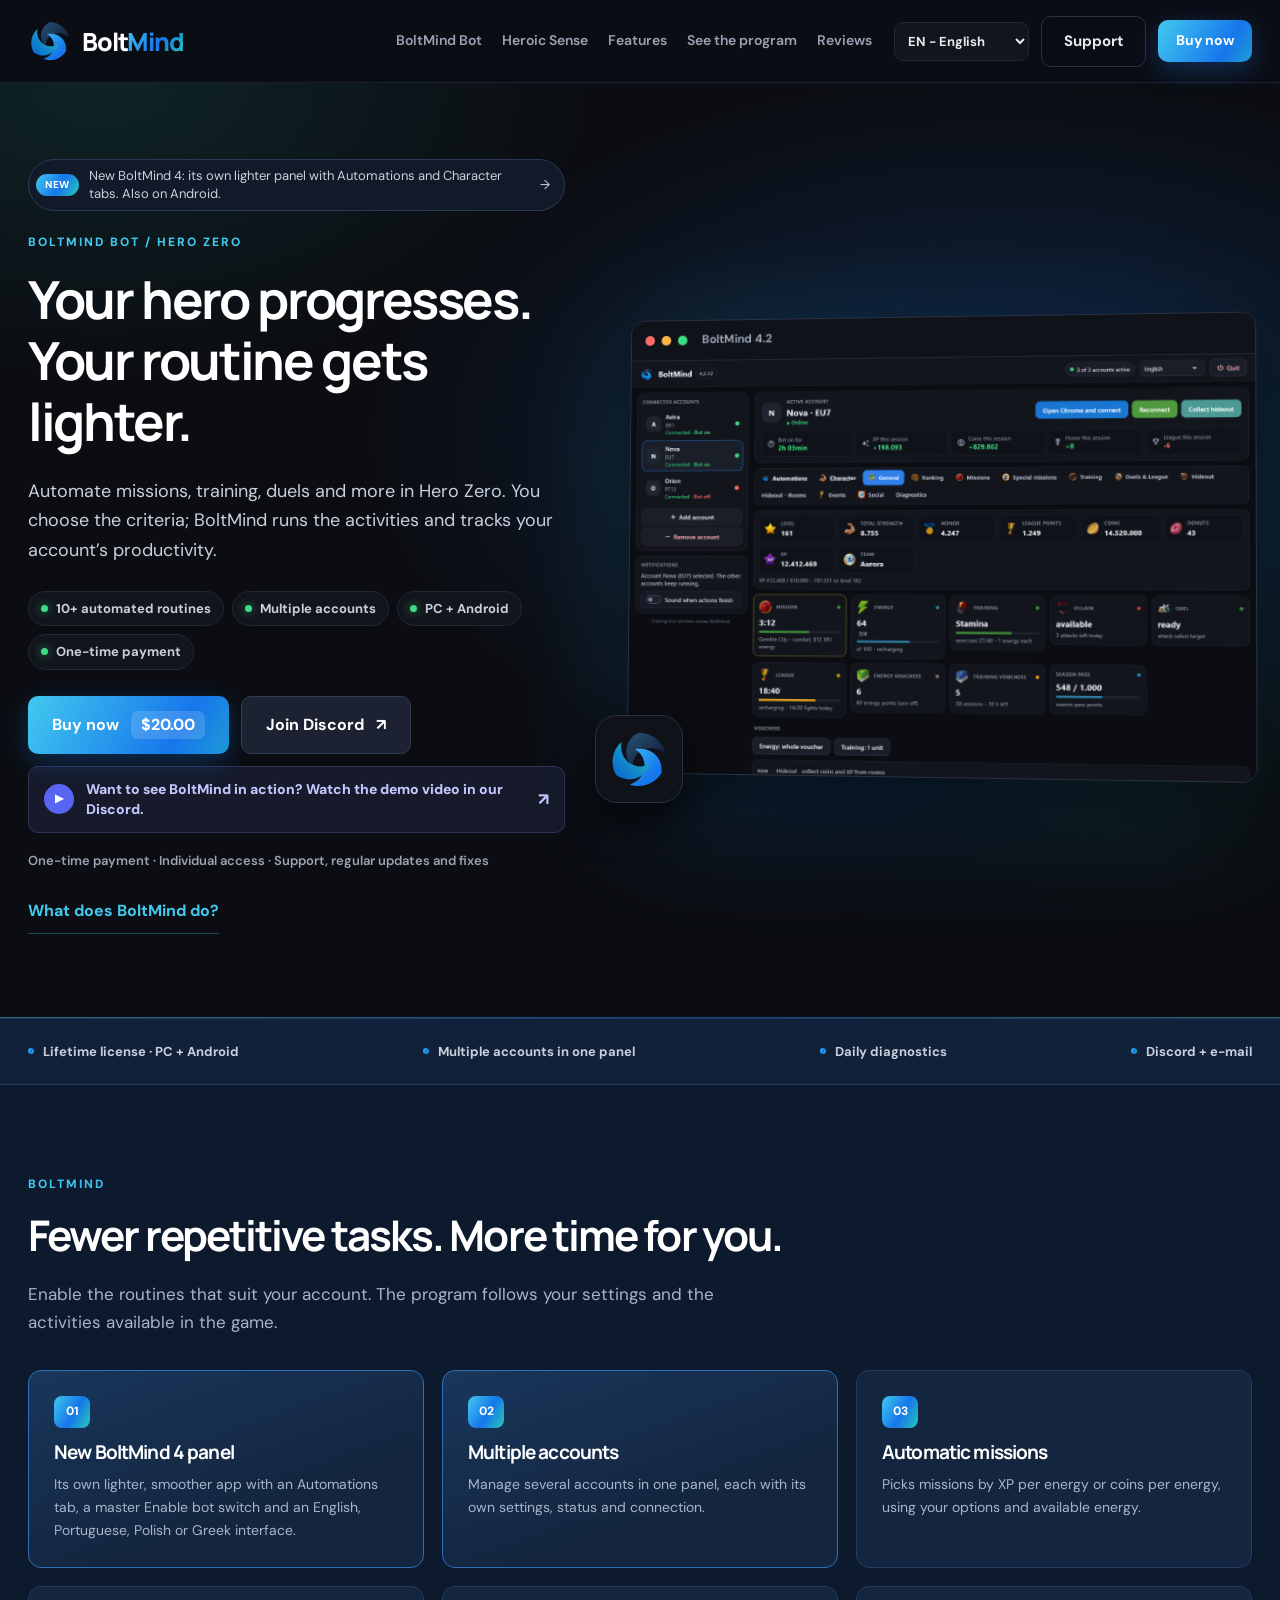
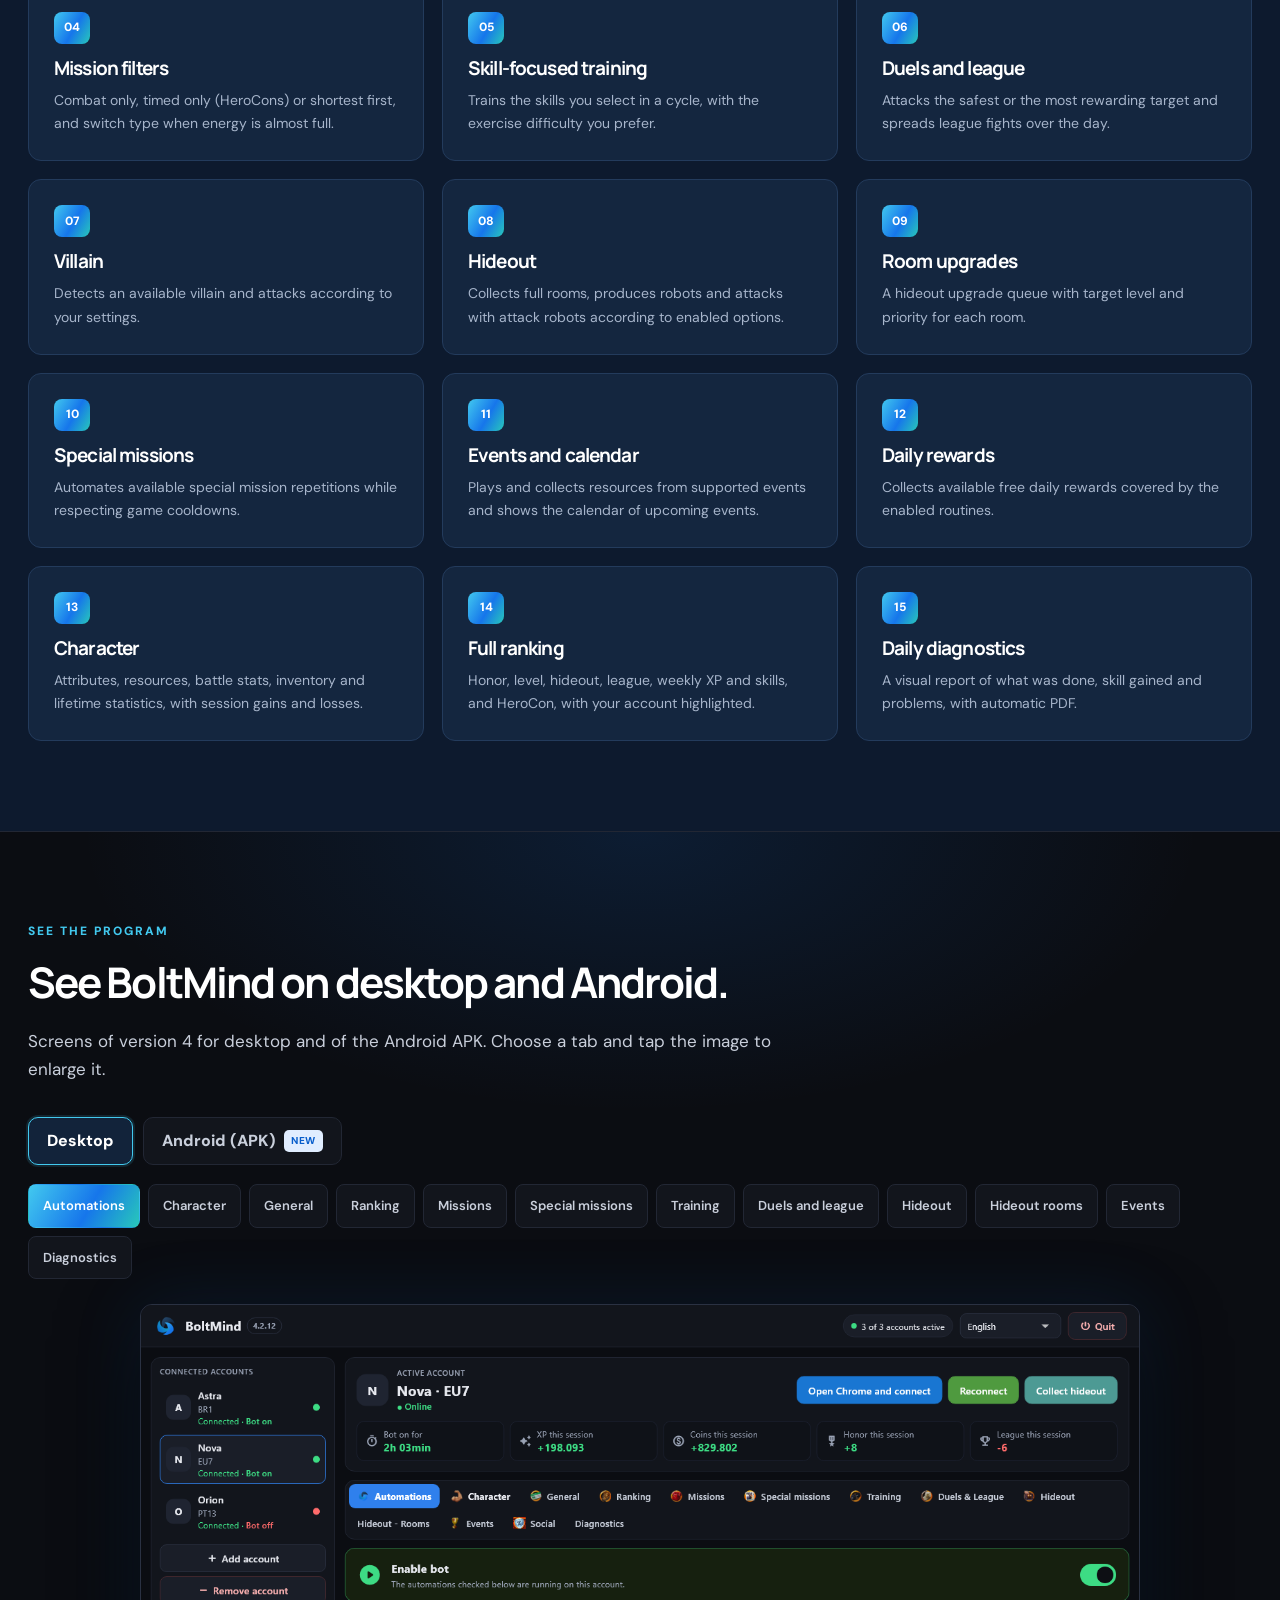
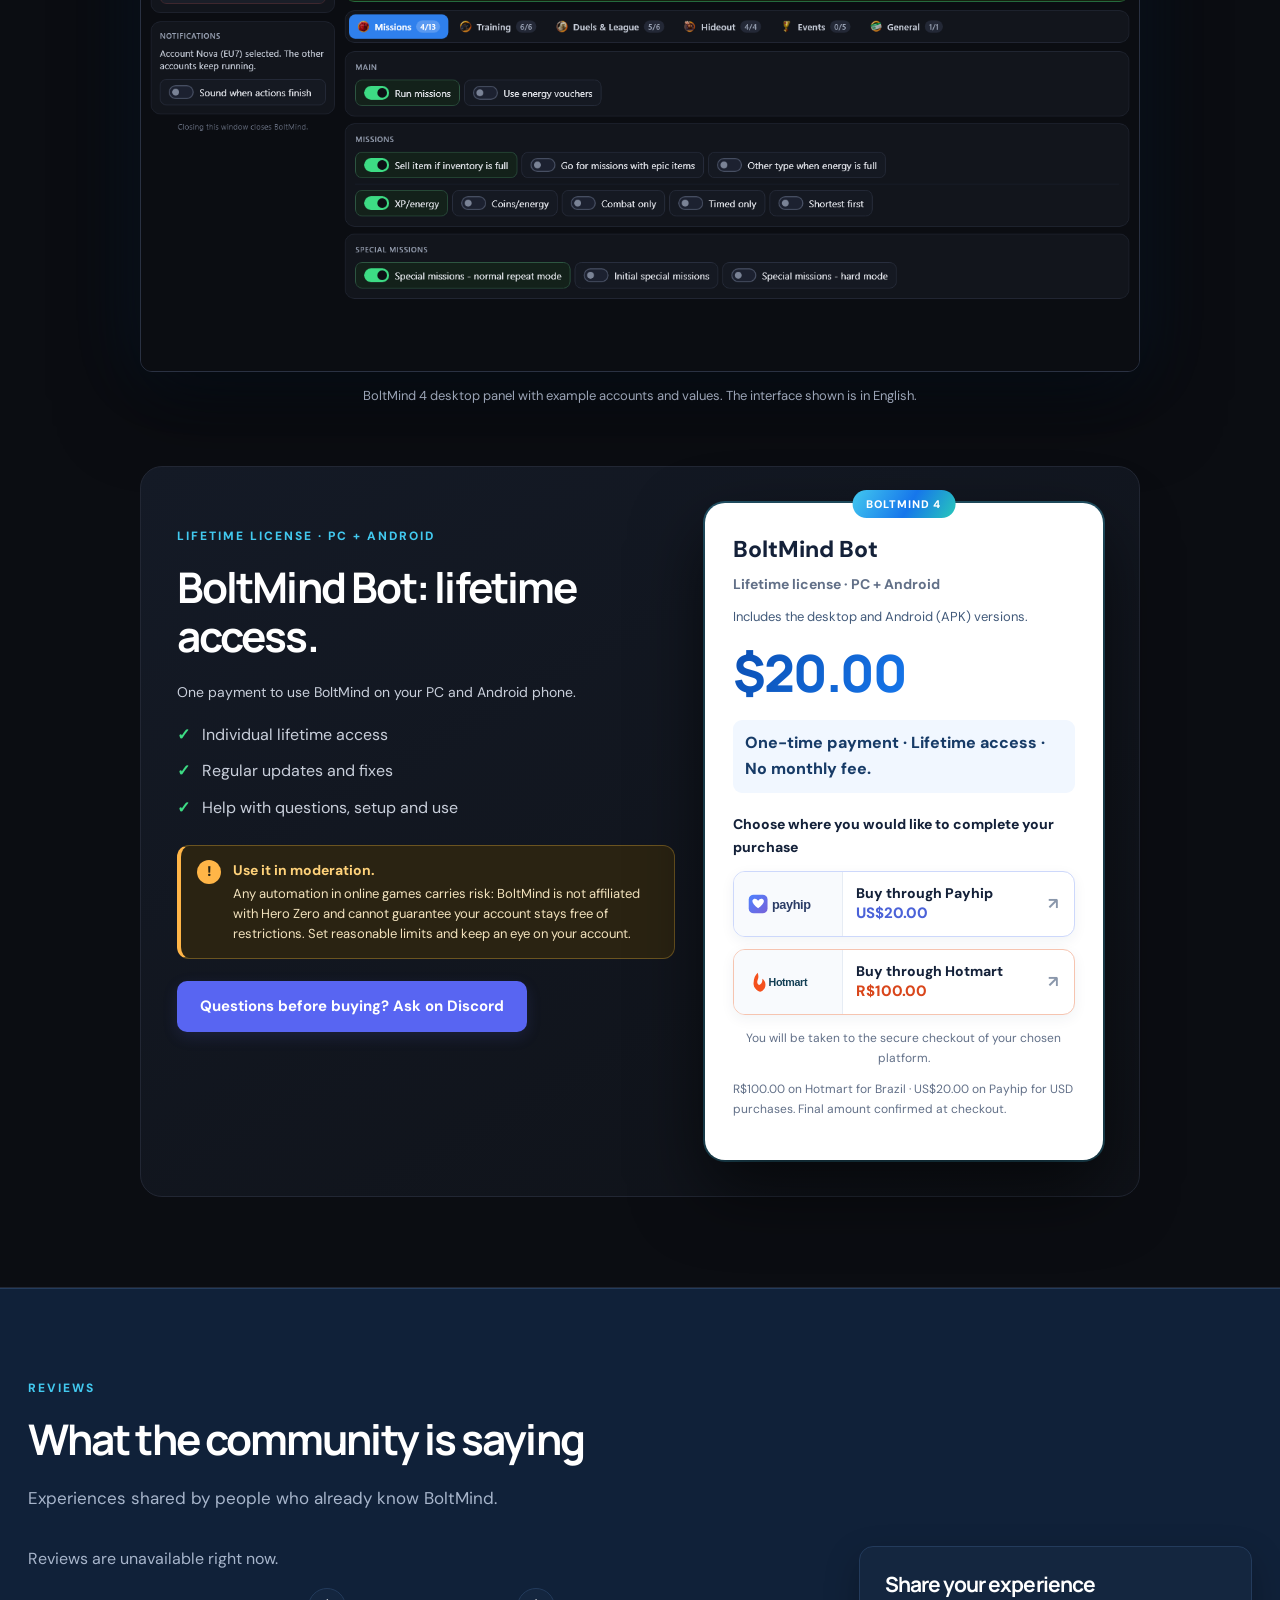
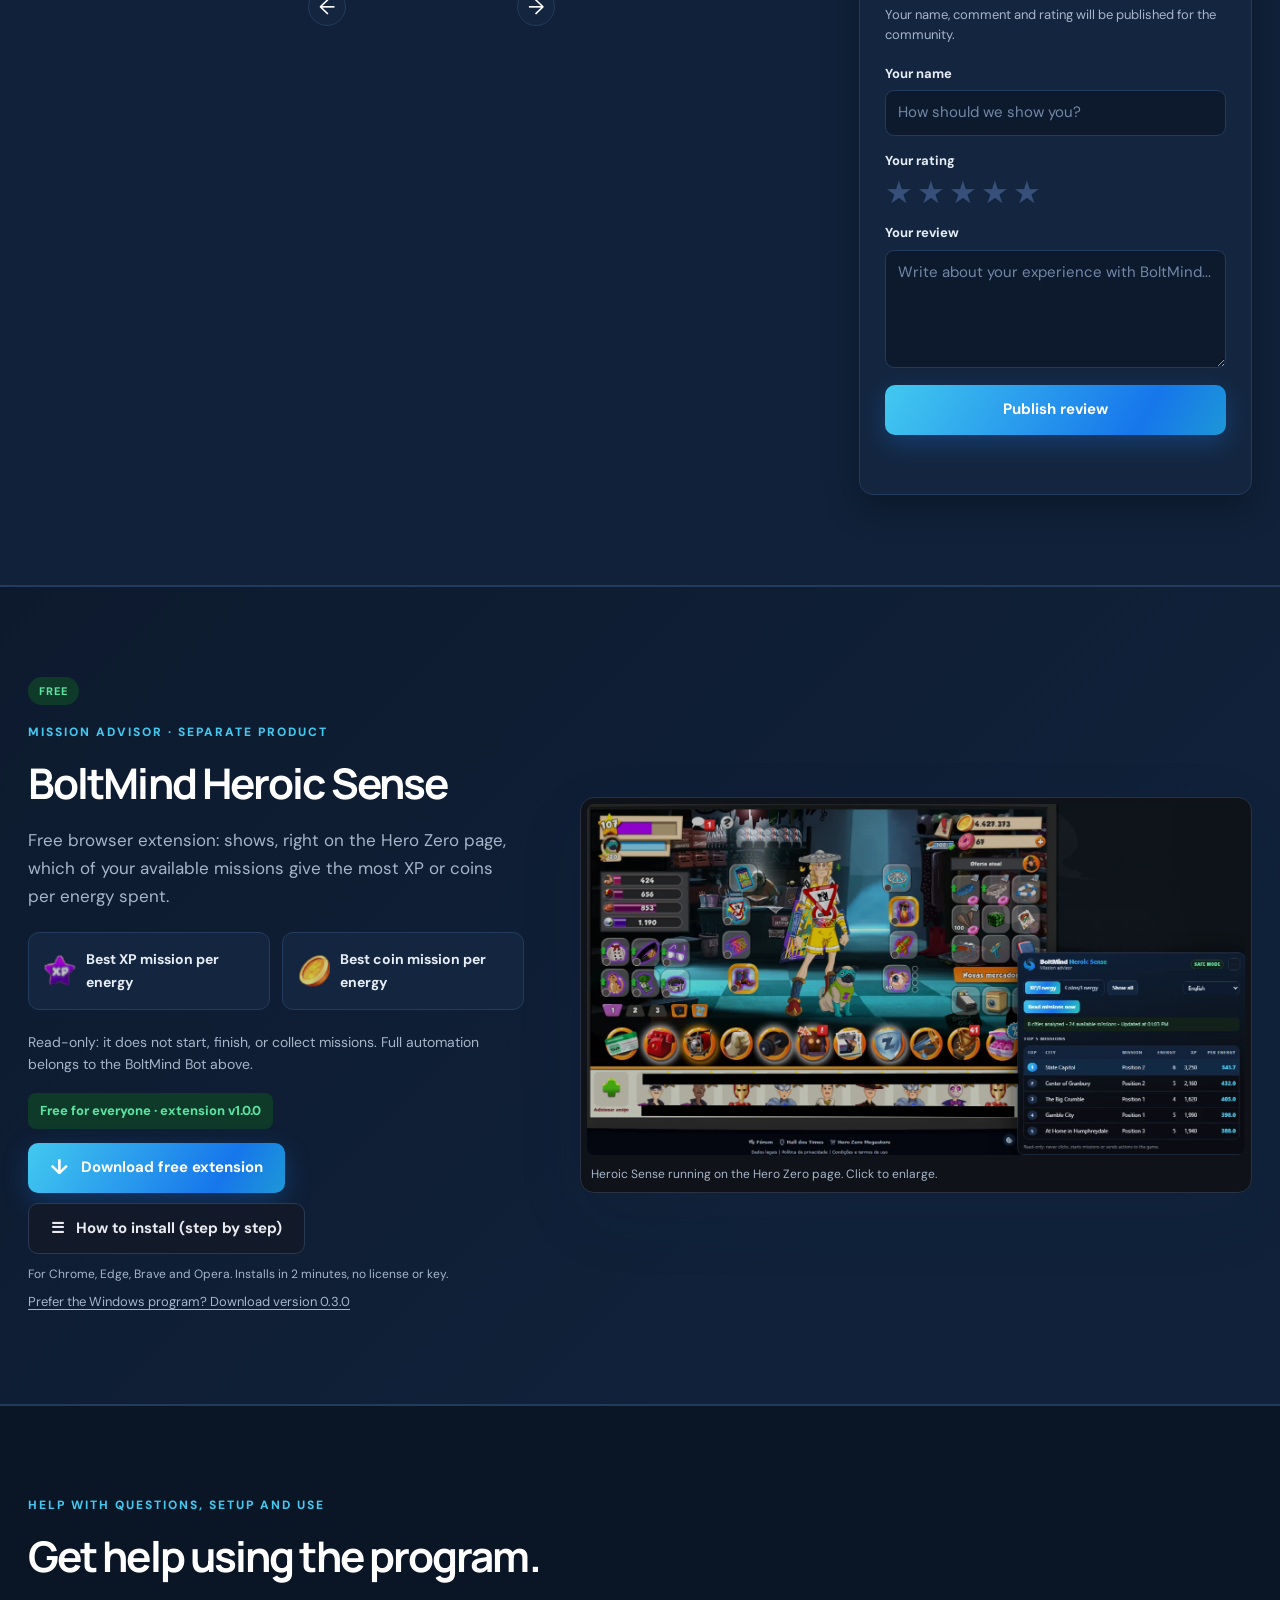
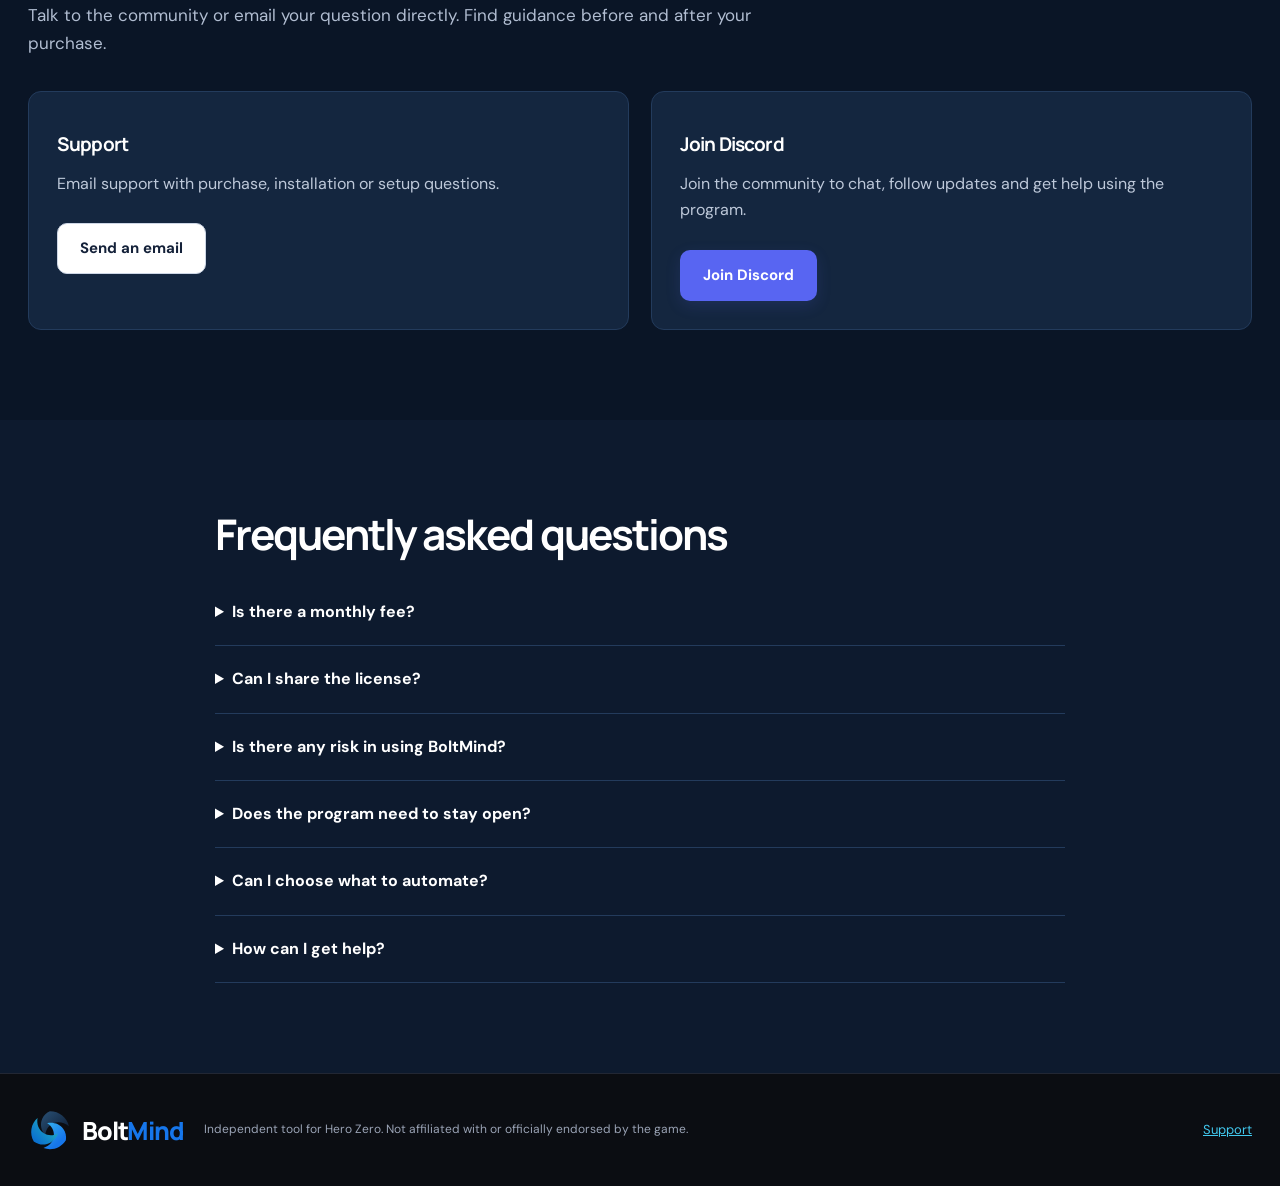
==== commit 34916beb: "Show BoltMind 4.2.21 captures in the Hideout - Rooms tab The floor plan is the main image; the upgra" ====
--- a/index.html
+++ b/index.html
@@ -1,15 +1,15 @@
 <!doctype html>
-<html lang="en-US"><head><meta charset="utf-8"><meta name="theme-color" content="#0b0d12"><meta name="viewport" content="width=device-width,initial-scale=1"><meta name="description" content="BoltMind Bot automates your Hero Zero routine. BoltMind Heroic Sense is a free mission advisor that ranks missions by XP or coins per energy. Separate products."><title>BoltMind &mdash; Tools for Hero Zero</title><link rel="icon" href="assets/boltmind.svg?v=20260926-brand8" type="image/svg+xml"><link rel="preconnect" href="https://fonts.googleapis.com"><link rel="preconnect" href="https://fonts.gstatic.com" crossorigin><link href="https://fonts.googleapis.com/css2?family=DM+Sans:wght@400;500;600;700&family=Manrope:wght@500;600;700;800&display=swap" rel="stylesheet"><link rel="stylesheet" href="styles.css?v=20261107-sense2"></head>
+<html lang="en-US"><head><meta charset="utf-8"><meta name="theme-color" content="#0b0d12"><meta name="viewport" content="width=device-width,initial-scale=1"><meta name="description" content="BoltMind Bot automates your Hero Zero routine. BoltMind Heroic Sense is a free mission advisor that ranks missions by XP or coins per energy. Separate products."><title>BoltMind &mdash; Tools for Hero Zero</title><link rel="icon" href="assets/boltmind.svg?v=20260926-brand8" type="image/svg+xml"><link rel="preconnect" href="https://fonts.googleapis.com"><link rel="preconnect" href="https://fonts.gstatic.com" crossorigin><link href="https://fonts.googleapis.com/css2?family=DM+Sans:wght@400;500;600;700&family=Manrope:wght@500;600;700;800&display=swap" rel="stylesheet"><link rel="stylesheet" href="styles.css?v=20261114-rooms"></head>
 <body><header class="topbar"><div class="shell nav"><a class="brand" href="#inicio" aria-label="BoltMind"><img src="assets/boltmind.svg?v=20260926-brand8" alt=""><span class="brand-name">Bolt<strong>Mind</strong></span></a><nav class="nav-links"><a href="#inicio" data-t="botNav"></a><a href="#heroic-sense">Heroic Sense</a><a href="#recursos" data-t="features"></a><a href="#programa" data-t="preview"></a><a href="#preco" data-t="lifetime"></a><a href="#avaliacoes" data-t="reviews"></a></nav><div class="nav-actions"><label class="language"><span class="sr-only">Language</span><select id="language"><option value="en" selected>EN - English</option><option value="pt">PT - Portugu&#234;s</option><option value="pl">PL - Polski</option><option value="el">EL - &#917;&#955;&#955;&#951;&#957;&#953;&#954;&#940;</option><option value="de">DE - Deutsch</option><option value="fr">FR - Fran&#231;ais</option></select></label><a class="button button-secondary" href="#suporte" data-t="account"></a><a class="button button-primary nav-buy" href="#preco" data-t="buy"></a></div></div></header>
 <main id="inicio"><div class="hero-band"><section class="hero shell"><div class="hero-copy"><a class="hero-pill" href="#programa"><span class="new-badge" data-platform="new"></span><span data-platform="announcement"></span><span aria-hidden="true">&#8594;</span></a><p class="eyebrow" data-t="botEyebrow"></p><h1 data-t="title"></h1><p class="hero-lead" data-t="lead"></p><ul class="hero-chips"><li data-platform="chip1"></li><li data-platform="chip2"></li><li data-platform="chip3"></li><li data-platform="chip4"></li></ul><div class="hero-actions"><a class="button button-primary hero-buy" href="#preco"><span data-t="buy"></span><span class="hero-buy-price price-inline"></span></a><a class="button button-discord" href="https://discord.gg/2xdGbxEz8" target="_blank" rel="noopener"><span data-t="discord"></span><span aria-hidden="true">&#8599;</span></a></div><p class="trust-line" data-t="trust"></p><button class="text-button" id="open-features" data-t="what"></button></div><figure class="hero-product"><div class="hero-window"><div class="hero-window-bar" aria-hidden="true"><i></i><i></i><i></i><span>BoltMind 4.2</span></div><button class="zoom-shot" type="button"><img src="assets/screenshots/desktop/geral.png?v=20261107" alt="BoltMind 4" width="1440" height="960"></button></div><img class="hero-mark" src="assets/boltmind.svg?v=20260926-brand8" alt="" width="88" height="88"></figure></section></div>
 
 <section class="value-strip"><div class="shell"><span data-t="lifetime"></span><span data-t="profiles"></span><span data-t="daily"></span><span>Discord + e-mail</span></div></section>
 <section class="section shell" id="recursos"><p class="eyebrow">BOLTMIND</p><h2 data-t="featuresTitle"></h2><p class="section-lead" data-t="featuresLead"></p><div class="feature-grid" id="feature-grid"></div></section>
-<section class="section screenshot-section" id="programa"><div class="shell"><p class="eyebrow" data-t="preview"></p><h2 data-t="screensTitle"></h2><p class="section-lead" data-t="shotNote"></p><div class="platform-tabs" id="platform-tabs" aria-label="Plataforma"></div><div class="tab-list" id="screenshot-tabs" role="tablist"></div><button class="gallery-shot zoom-shot" type="button"><img id="gallery-image" src="assets/screenshots/desktop/automacoes.png?v=20261107" alt="" loading="lazy" width="1440" height="960"></button><p class="gallery-caption" id="gallery-caption"></p><div class="price-section gallery-pricing" id="preco"><div><p class="eyebrow" data-t="lifetime"></p><h2 data-t="priceTitle"></h2><p class="section-lead" data-t="priceLead"></p><ul class="benefits"><li data-t="individual"></li><li data-t="updates"></li><li data-t="support"></li></ul><p class="risk-notice" role="note"><span><strong data-platform="riskTitle"></strong><span data-platform="riskNotice"></span></span></p><a class="button button-discord" href="https://discord.gg/2xdGbxEz8" target="_blank" rel="noopener" data-t="ask"></a></div><article class="price-card"><span class="plan-name" data-t="botNav"></span><p class="plan-caption" data-t="lifetime"></p><p class="platform-lifetime" data-platform="platformLifetime"></p><strong id="price-value"></strong><p data-t="onePayment"></p><a class="button button-primary purchase" href="https://pay.hotmart.com/J107735600B?bid=1790177595394" target="_blank" rel="noopener" data-t="buy"></a><p class="payment-note" data-t="payment"></p><p class="conversion-note"></p></article></div></div></section>
+<section class="section screenshot-section" id="programa"><div class="shell"><p class="eyebrow" data-t="preview"></p><h2 data-t="screensTitle"></h2><p class="section-lead" data-t="shotNote"></p><div class="platform-tabs" id="platform-tabs" aria-label="Plataforma"></div><div class="tab-list" id="screenshot-tabs" role="tablist"></div><button class="gallery-shot zoom-shot" type="button"><img id="gallery-image" src="assets/screenshots/desktop/automacoes.png?v=20261107" alt="" loading="lazy" width="1440" height="960"></button><div class="room-shots" id="room-shots" hidden></div><p class="gallery-caption" id="gallery-caption"></p><div class="price-section gallery-pricing" id="preco"><div><p class="eyebrow" data-t="lifetime"></p><h2 data-t="priceTitle"></h2><p class="section-lead" data-t="priceLead"></p><ul class="benefits"><li data-t="individual"></li><li data-t="updates"></li><li data-t="support"></li></ul><p class="risk-notice" role="note"><span><strong data-platform="riskTitle"></strong><span data-platform="riskNotice"></span></span></p><a class="button button-discord" href="https://discord.gg/2xdGbxEz8" target="_blank" rel="noopener" data-t="ask"></a></div><article class="price-card"><span class="plan-name" data-t="botNav"></span><p class="plan-caption" data-t="lifetime"></p><p class="platform-lifetime" data-platform="platformLifetime"></p><strong id="price-value"></strong><p data-t="onePayment"></p><a class="button button-primary purchase" href="https://pay.hotmart.com/J107735600B?bid=1790177595394" target="_blank" rel="noopener" data-t="buy"></a><p class="payment-note" data-t="payment"></p><p class="conversion-note"></p></article></div></div></section>
 <section class="section reviews-section" id="avaliacoes"><div class="shell"><p class="eyebrow" data-t="reviews"></p><h2 data-t="reviewsTitle"></h2><p class="section-lead" data-t="reviewsLead"></p><div class="review-layout"><div class="review-showcase"><div class="review-list" id="review-list" aria-live="polite"><p class="review-state" data-t="reviewsLoading"></p></div><div class="review-controls" id="review-controls" hidden><button type="button" class="review-nav" id="review-prev" aria-label="Previous review">←</button><p id="review-position" aria-live="polite"></p><button type="button" class="review-nav" id="review-next" aria-label="Next review">→</button></div></div><form class="review-form" id="review-form"><h3 id="review-form-title"></h3><p id="review-form-lead"></p><label><span id="review-name-label"></span><input id="review-name" name="name" type="text" required maxlength="80" autocomplete="nickname"></label><fieldset class="review-rating"><legend id="review-rating-label"></legend><div class="review-stars" role="radiogroup"><button type="button" data-rating="1" role="radio" aria-checked="false" aria-label="1 star">★</button><button type="button" data-rating="2" role="radio" aria-checked="false" aria-label="2 stars">★</button><button type="button" data-rating="3" role="radio" aria-checked="false" aria-label="3 stars">★</button><button type="button" data-rating="4" role="radio" aria-checked="false" aria-label="4 stars">★</button><button type="button" data-rating="5" role="radio" aria-checked="false" aria-label="5 stars">★</button></div></fieldset><label><span id="review-comment-label"></span><textarea id="review-comment" name="comment" required minlength="3" maxlength="1500"></textarea></label><button class="button button-primary" type="submit" id="review-submit"></button><p class="review-form-status" id="review-form-status" role="status" aria-live="polite"></p></form></div></div></section>
 <section class="section heroic-section" id="heroic-sense" aria-labelledby="heroic-title"><div class="shell"><div class="heroic-layout"><div class="heroic-copy"><p class="heroic-badge" data-t="senseNew"></p><p class="eyebrow" data-t="senseType"></p><h2 id="heroic-title">BoltMind Heroic Sense</h2><p class="section-lead" data-t="senseLead"></p><div class="heroic-criteria"><div><img src="assets/sense-xp.png" alt="" width="32" height="32"><strong data-t="senseXp"></strong></div><div><img src="assets/sense-coins.png" alt="" width="32" height="32"><strong data-t="senseCoins"></strong></div></div><p class="heroic-boundary" data-t="senseBoundary"></p><p class="heroic-free" data-t="senseFreeLabel"></p><div class="heroic-actions"><a class="button button-primary heroic-download" href="downloads/boltmind-heroic-sense-extension-v1.0.0.zip" download="BoltMind Heroic Sense Extension v1.0.0.zip"><span aria-hidden="true">&#8595;</span><span data-t="senseDownload"></span></a><a class="button heroic-tutorial" href="#heroic-sense-instalacao" data-open-tutorial><span aria-hidden="true">&#9776;</span><span data-t="senseTutorial"></span></a></div><p class="heroic-download-note" data-t="senseDownloadNote"></p><a class="heroic-windows" href="downloads/boltmind-heroic-sense-v0.3.0-free.zip" download="BoltMind Heroic Sense v0.3.0 FREE.zip" data-t="senseWindows"></a></div><figure class="heroic-real-shot"><button class="zoom-shot" type="button"><img src="assets/heroic-sense-extension.webp?v=20261107" alt="BoltMind Heroic Sense" loading="lazy" width="1454" height="775"></button><figcaption data-t="senseShotCaption"></figcaption></figure></div></div></section><section class="section support-section" id="suporte"><div class="shell"><p class="eyebrow" data-t="support"></p><h2 data-t="supportTitle"></h2><p class="section-lead" data-t="supportLead"></p><div class="support-cards"><article><h3 data-t="account"></h3><p data-t="accountLead"></p><button type="button" class="button button-secondary" data-open-support data-t="create"></button></article><article><h3 data-t="discord"></h3><p data-t="discordLead"></p><a class="button button-discord" href="https://discord.gg/2xdGbxEz8" target="_blank" rel="noopener" data-t="discord"></a></article></div></div></section>
 <section class="section shell faq"><h2 data-t="faq"></h2><div id="faq-list"></div></section></main>
 <footer><div class="shell"><a class="brand" href="#inicio" aria-label="BoltMind"><img src="assets/boltmind.svg?v=20260926-brand8" alt=""><span class="brand-name">Bolt<strong>Mind</strong></span></a><p data-t="footer"></p><a href="#suporte" data-t="account"></a></div></footer>
 <dialog id="features-dialog"><button class="close-dialog" aria-label="Close" data-close>&times;</button><p class="eyebrow">BOLTMIND / HERO ZERO</p><h2 data-t="what"></h2><div id="feature-details"></div><p data-t="more"></p><a class="button button-secondary checkout-details" id="dialog-checkout-link" href="#preco"></a></dialog>
 <dialog id="support-dialog" class="support-dialog"><button class="close-dialog" type="button" aria-label="Close" data-close>&times;</button><p class="eyebrow" data-t="supportFormKicker"></p><h2 data-t="supportFormTitle"></h2><p class="dialog-lead" data-t="supportFormLead"></p><p class="support-status" id="support-status" data-t="supportSent" hidden></p><form action="https://formsubmit.co/blackboltmax@gmail.com" method="POST"><input type="hidden" name="_subject" value="BoltMind - nova mensagem pelo site"><input type="hidden" name="_template" value="table"><input type="hidden" name="_captcha" value="true"><input type="hidden" name="_next" value="https://boltmind-site.github.io/?support=sent#suporte"><input class="honeypot" type="text" name="_honey" tabindex="-1" autocomplete="off"><label><span data-t="supportName"></span><input name="name" type="text" required maxlength="80" autocomplete="name"></label><label><span data-t="supportEmail"></span><input name="email" type="email" required maxlength="160" autocomplete="email"></label><label><span data-t="supportTopic"></span><select name="topic" required><option value="Question" data-t="supportTopicQuestion"></option><option value="Suggestion" data-t="supportTopicSuggestion"></option><option value="Purchase" data-t="supportTopicPurchase"></option></select></label><label><span data-t="supportMessage"></span><textarea name="message" required minlength="10" maxlength="3000" data-ph="supportPlaceholder"></textarea></label><button class="button button-primary button-full" type="submit" data-t="supportSend"></button><small data-t="supportPrivacy"></small></form></dialog>
-<dialog id="image-dialog"><button class="close-dialog" aria-label="Close" data-close>&times;</button><img id="zoom-image" alt=""></dialog><script src="i18n-v2.js?v=20261107-v4b"></script><script src="support.js?v=20260925-support1"></script><script src="features.js?v=20261107-v4"></script><script src="faq.js?v=20261107-v4b"></script><script src="reviews.js?v=20260926-final1"></script><script src="platform-copy.js?v=20261107-sense1"></script><script src="sense-tutorial.js?v=20261107-1"></script><script src="app.js?v=20261107-v4b"></script></body></html>
+<dialog id="image-dialog"><button class="close-dialog" aria-label="Close" data-close>&times;</button><img id="zoom-image" alt=""></dialog><script src="i18n-v2.js?v=20261107-v4b"></script><script src="support.js?v=20260925-support1"></script><script src="features.js?v=20261107-v4"></script><script src="faq.js?v=20261107-v4b"></script><script src="reviews.js?v=20260926-final1"></script><script src="platform-copy.js?v=20261114-rooms"></script><script src="sense-tutorial.js?v=20261107-1"></script><script src="app.js?v=20261114-rooms"></script></body></html>
--- a/styles.css
+++ b/styles.css
@@ -269,3 +269,11 @@
 #sense-tutorial .tutorial-foot{display:flex;justify-content:center;margin-top:20px}
 #image-dialog{z-index:2}
 @media(max-width:720px){#sense-tutorial{padding:0 16px 20px}#sense-tutorial .step{grid-template-columns:1fr;padding:15px}#sense-tutorial .help{grid-template-columns:1fr}#sense-tutorial .close-dialog{margin-right:-4px}}
+/* Hideout - Rooms tab: floor plan on top, queue and floors as supporting shots (2026-11-14). */
+.room-shots{display:grid;grid-template-columns:1fr 1fr;gap:16px;max-width:1000px;margin:16px auto 0}
+.room-shots[hidden]{display:none}
+.room-shot{display:flex;flex-direction:column;padding:0;overflow:hidden;border:1px solid #2a3142;border-radius:14px;background:var(--bm-panel);color:var(--bm-soft);font:inherit;text-align:left;cursor:zoom-in;box-shadow:0 18px 50px #0007}
+.room-shot:hover,.room-shot:focus-visible{border-color:var(--bm-cyan);color:#fff}
+.room-shot img{display:block;width:100%;height:auto}
+.room-shot span{padding:11px 14px;font-size:13px;font-weight:600}
+@media(max-width:720px){.room-shots{grid-template-columns:1fr}}
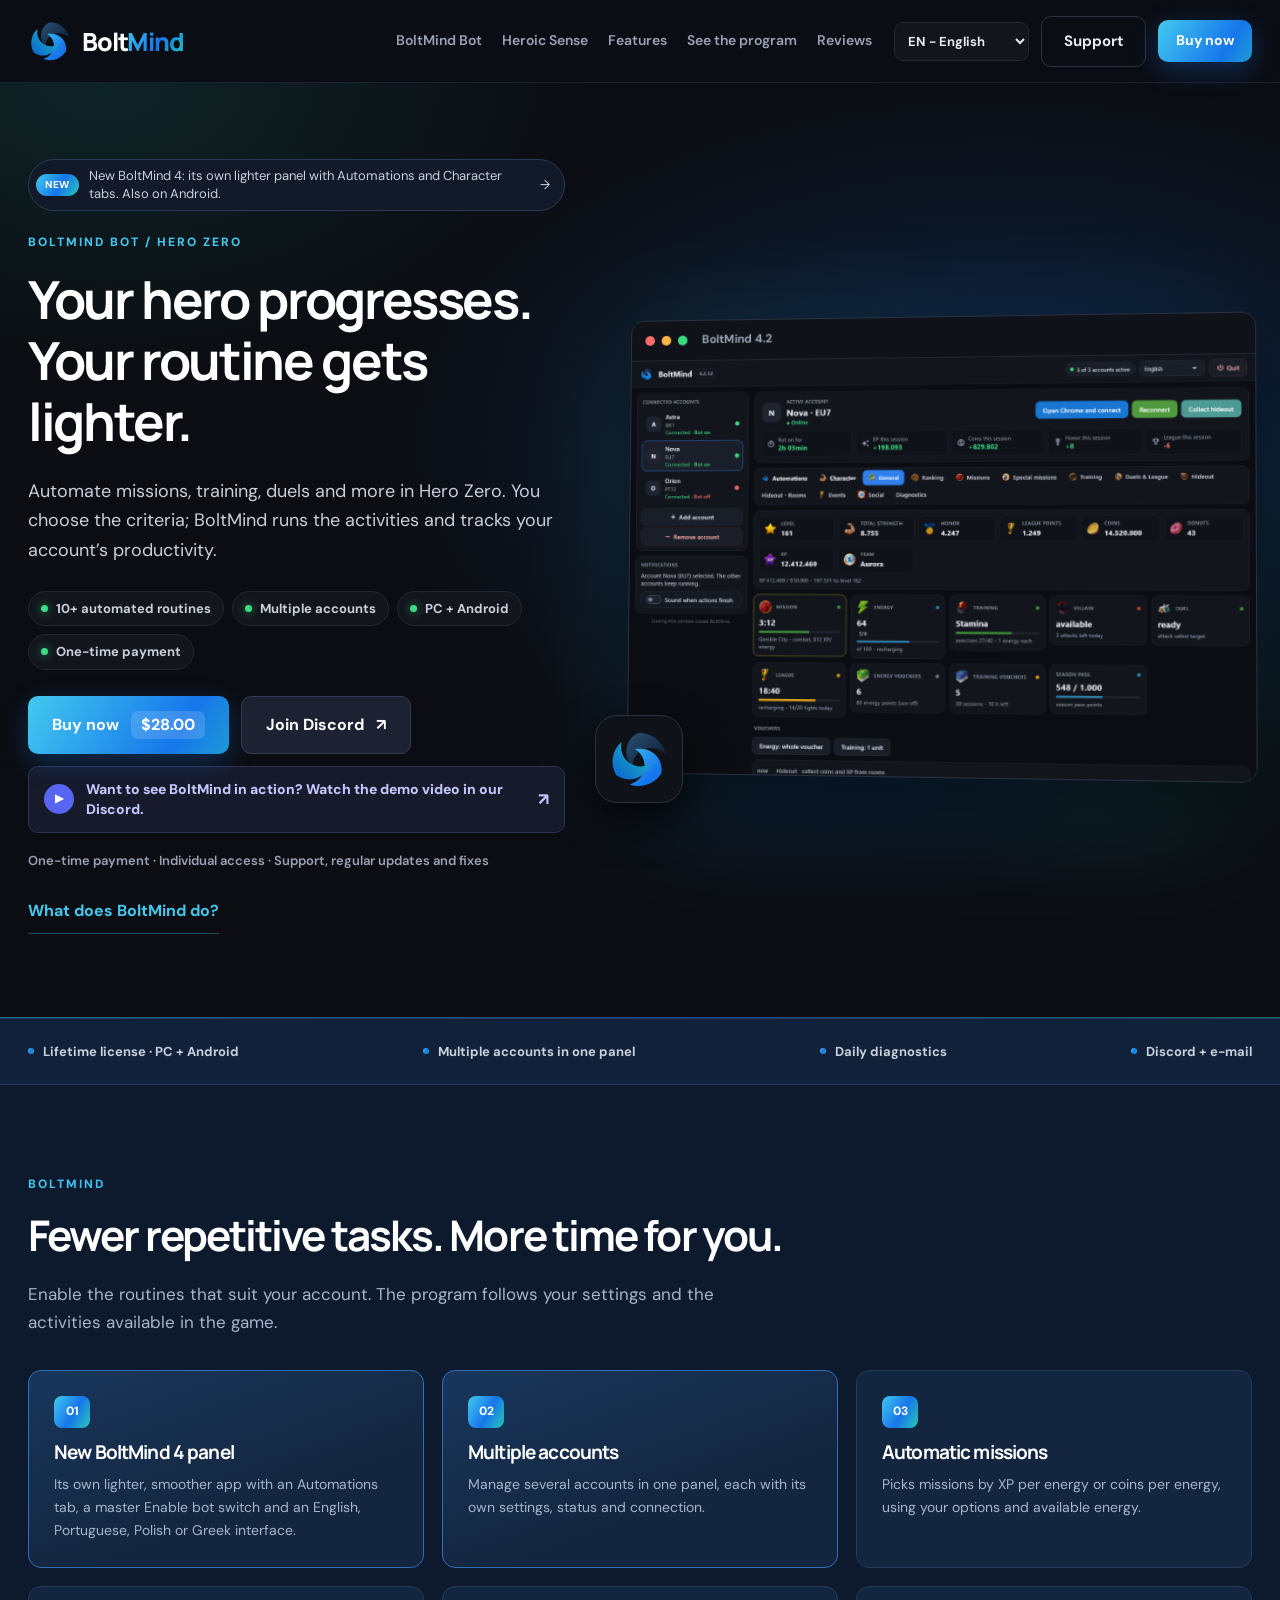
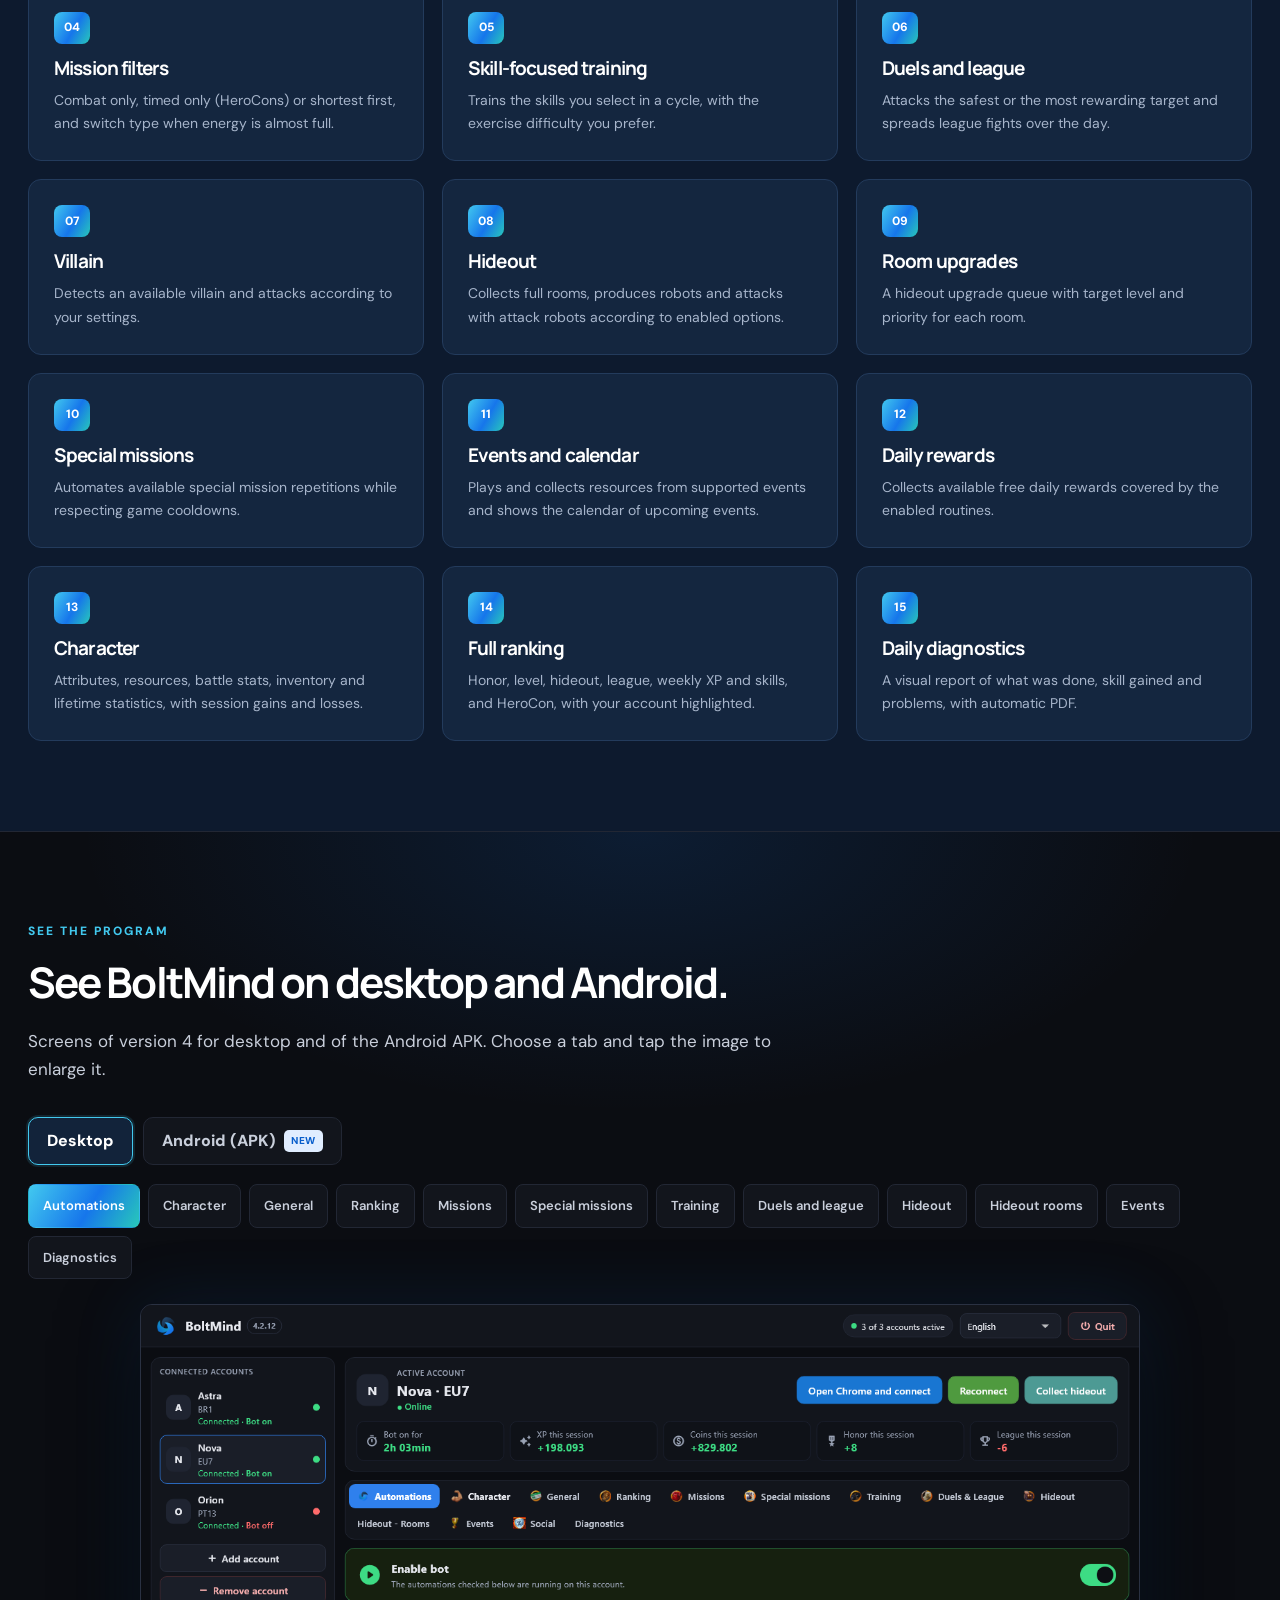
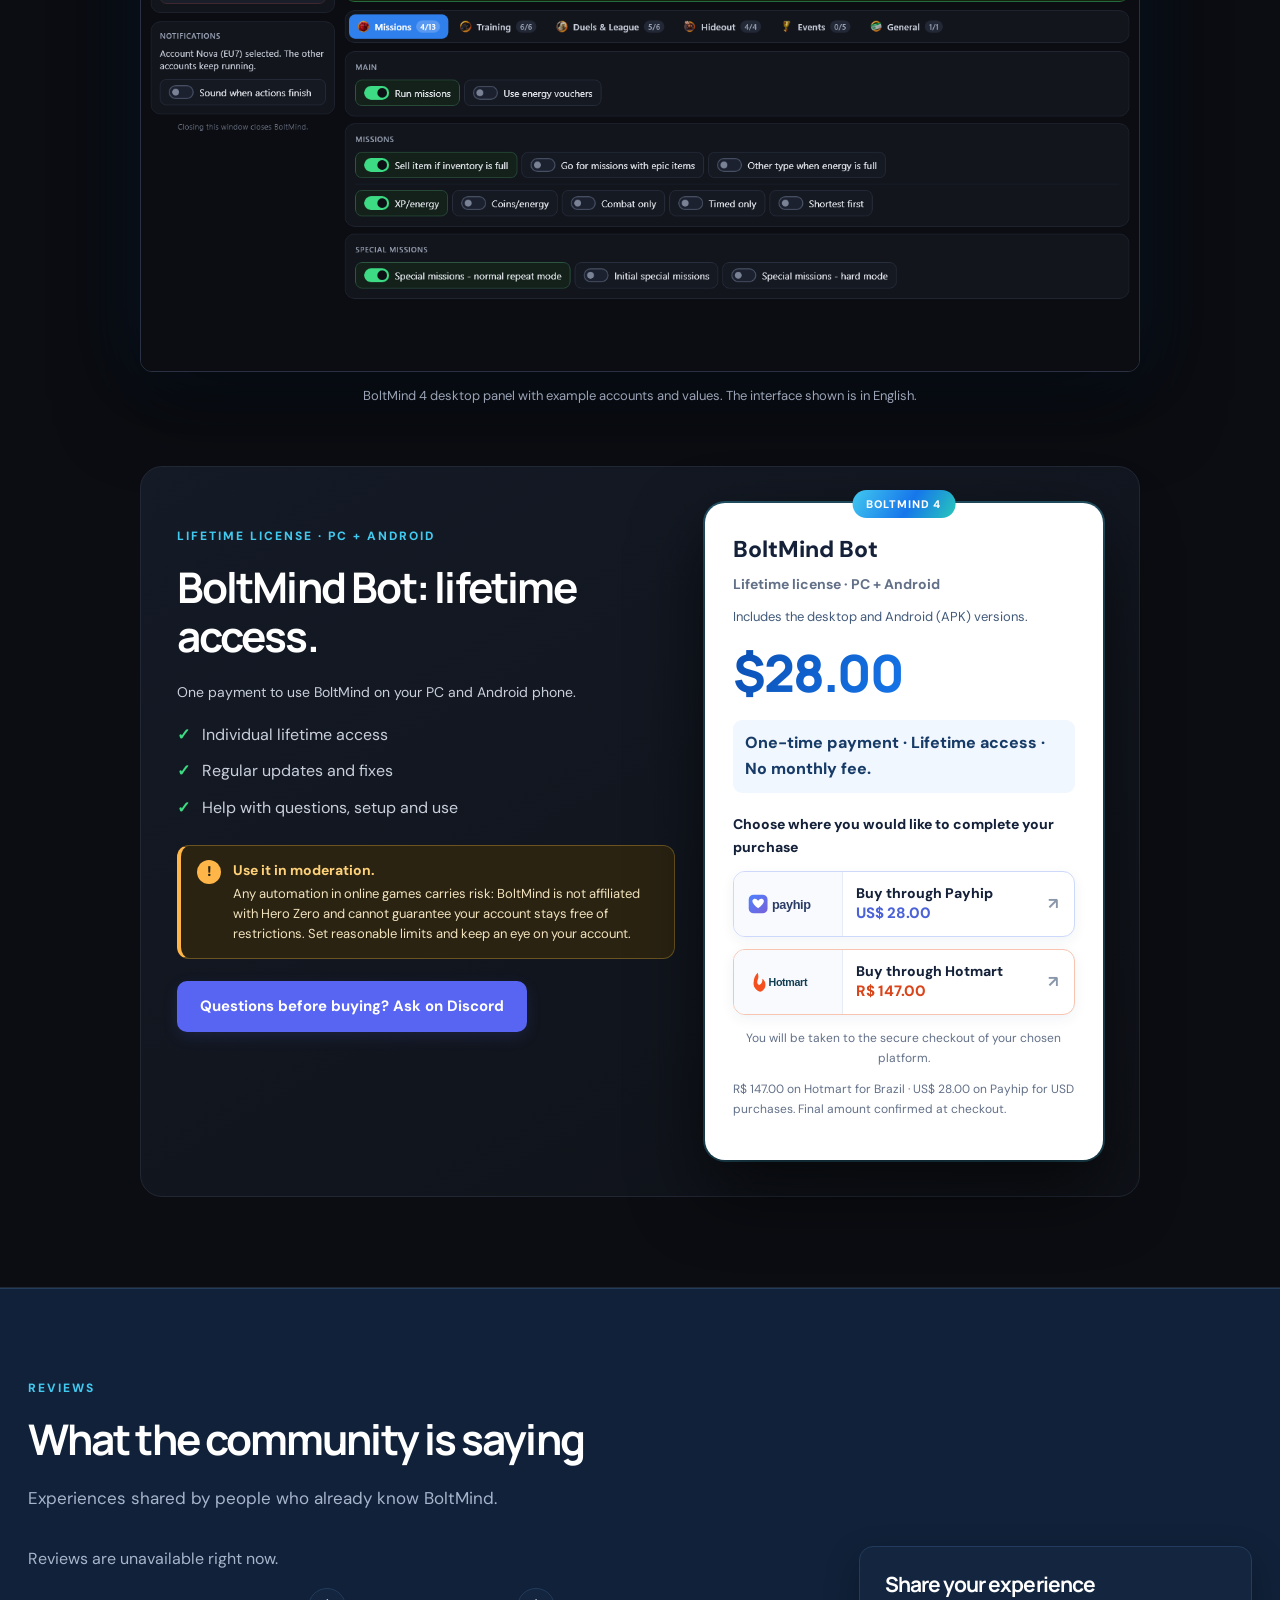
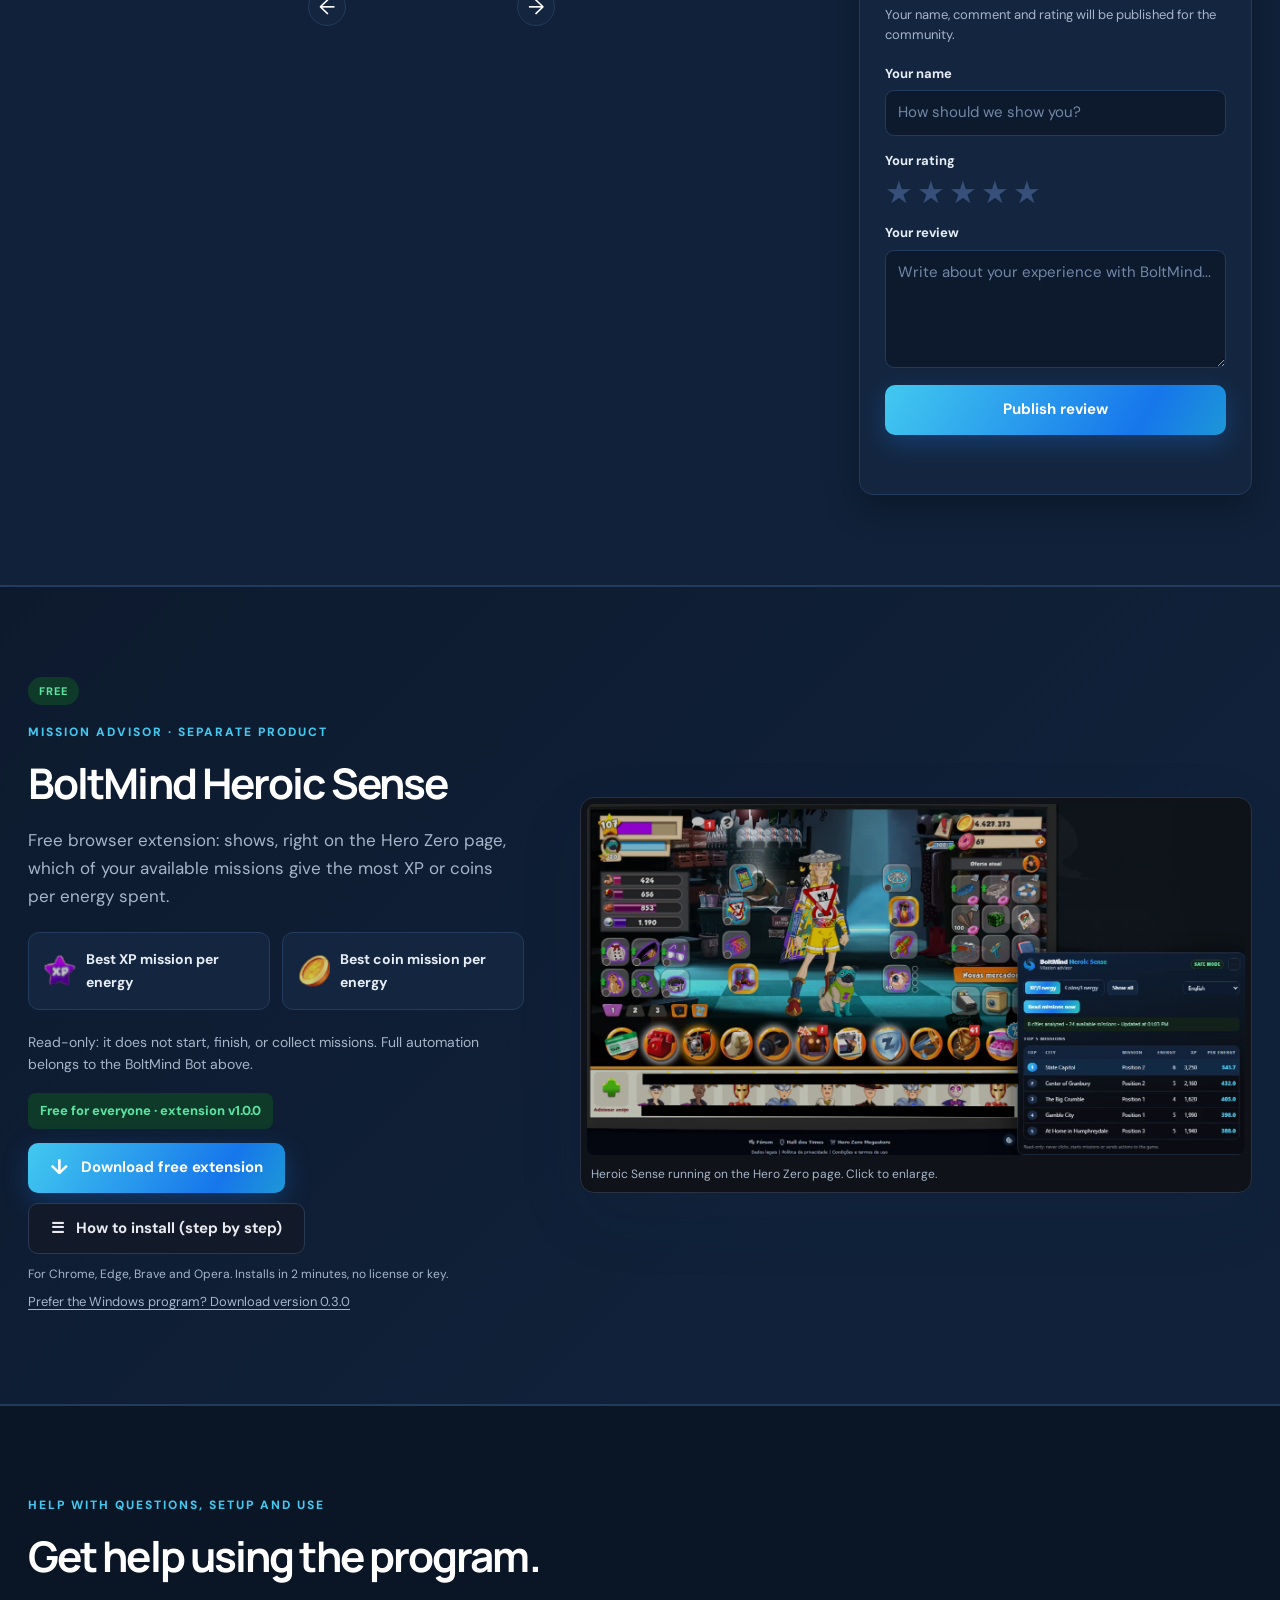
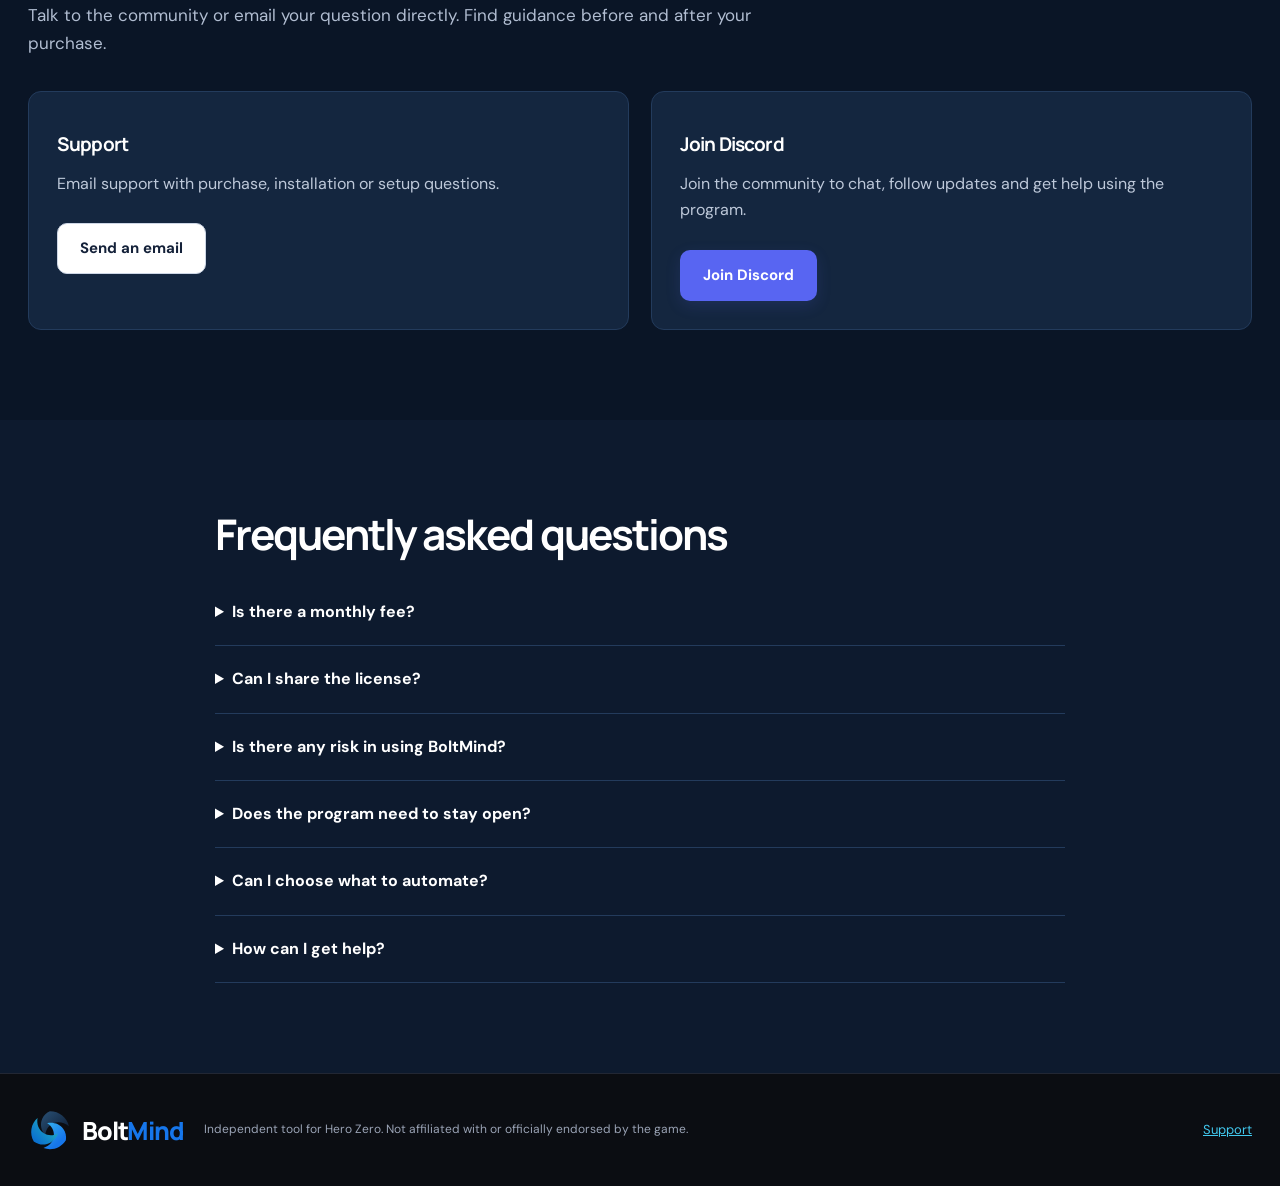
==== commit 476e25b0: "Update lifetime price to R$ 147 (Hotmart) and US$ 28 (Payhip) Co-Authored-By: Claude Sonnet 5.5 <nor" ====
--- a/index.html
+++ b/index.html
@@ -12,4 +12,4 @@
 <footer><div class="shell"><a class="brand" href="#inicio" aria-label="BoltMind"><img src="assets/boltmind.svg?v=20260926-brand8" alt=""><span class="brand-name">Bolt<strong>Mind</strong></span></a><p data-t="footer"></p><a href="#suporte" data-t="account"></a></div></footer>
 <dialog id="features-dialog"><button class="close-dialog" aria-label="Close" data-close>&times;</button><p class="eyebrow">BOLTMIND / HERO ZERO</p><h2 data-t="what"></h2><div id="feature-details"></div><p data-t="more"></p><a class="button button-secondary checkout-details" id="dialog-checkout-link" href="#preco"></a></dialog>
 <dialog id="support-dialog" class="support-dialog"><button class="close-dialog" type="button" aria-label="Close" data-close>&times;</button><p class="eyebrow" data-t="supportFormKicker"></p><h2 data-t="supportFormTitle"></h2><p class="dialog-lead" data-t="supportFormLead"></p><p class="support-status" id="support-status" data-t="supportSent" hidden></p><form action="https://formsubmit.co/blackboltmax@gmail.com" method="POST"><input type="hidden" name="_subject" value="BoltMind - nova mensagem pelo site"><input type="hidden" name="_template" value="table"><input type="hidden" name="_captcha" value="true"><input type="hidden" name="_next" value="https://boltmind-site.github.io/?support=sent#suporte"><input class="honeypot" type="text" name="_honey" tabindex="-1" autocomplete="off"><label><span data-t="supportName"></span><input name="name" type="text" required maxlength="80" autocomplete="name"></label><label><span data-t="supportEmail"></span><input name="email" type="email" required maxlength="160" autocomplete="email"></label><label><span data-t="supportTopic"></span><select name="topic" required><option value="Question" data-t="supportTopicQuestion"></option><option value="Suggestion" data-t="supportTopicSuggestion"></option><option value="Purchase" data-t="supportTopicPurchase"></option></select></label><label><span data-t="supportMessage"></span><textarea name="message" required minlength="10" maxlength="3000" data-ph="supportPlaceholder"></textarea></label><button class="button button-primary button-full" type="submit" data-t="supportSend"></button><small data-t="supportPrivacy"></small></form></dialog>
-<dialog id="image-dialog"><button class="close-dialog" aria-label="Close" data-close>&times;</button><img id="zoom-image" alt=""></dialog><script src="i18n-v2.js?v=20261107-v4b"></script><script src="support.js?v=20260925-support1"></script><script src="features.js?v=20261107-v4"></script><script src="faq.js?v=20261107-v4b"></script><script src="reviews.js?v=20260926-final1"></script><script src="platform-copy.js?v=20261114-rooms"></script><script src="sense-tutorial.js?v=20261107-1"></script><script src="app.js?v=20261114-rooms"></script></body></html>
+<dialog id="image-dialog"><button class="close-dialog" aria-label="Close" data-close>&times;</button><img id="zoom-image" alt=""></dialog><script src="i18n-v2.js?v=20261114-preco147"></script><script src="support.js?v=20260925-support1"></script><script src="features.js?v=20261107-v4"></script><script src="faq.js?v=20261114-preco147"></script><script src="reviews.js?v=20260926-final1"></script><script src="platform-copy.js?v=20261114-preco147"></script><script src="sense-tutorial.js?v=20261107-1"></script><script src="app.js?v=20261114-preco147"></script></body></html>
